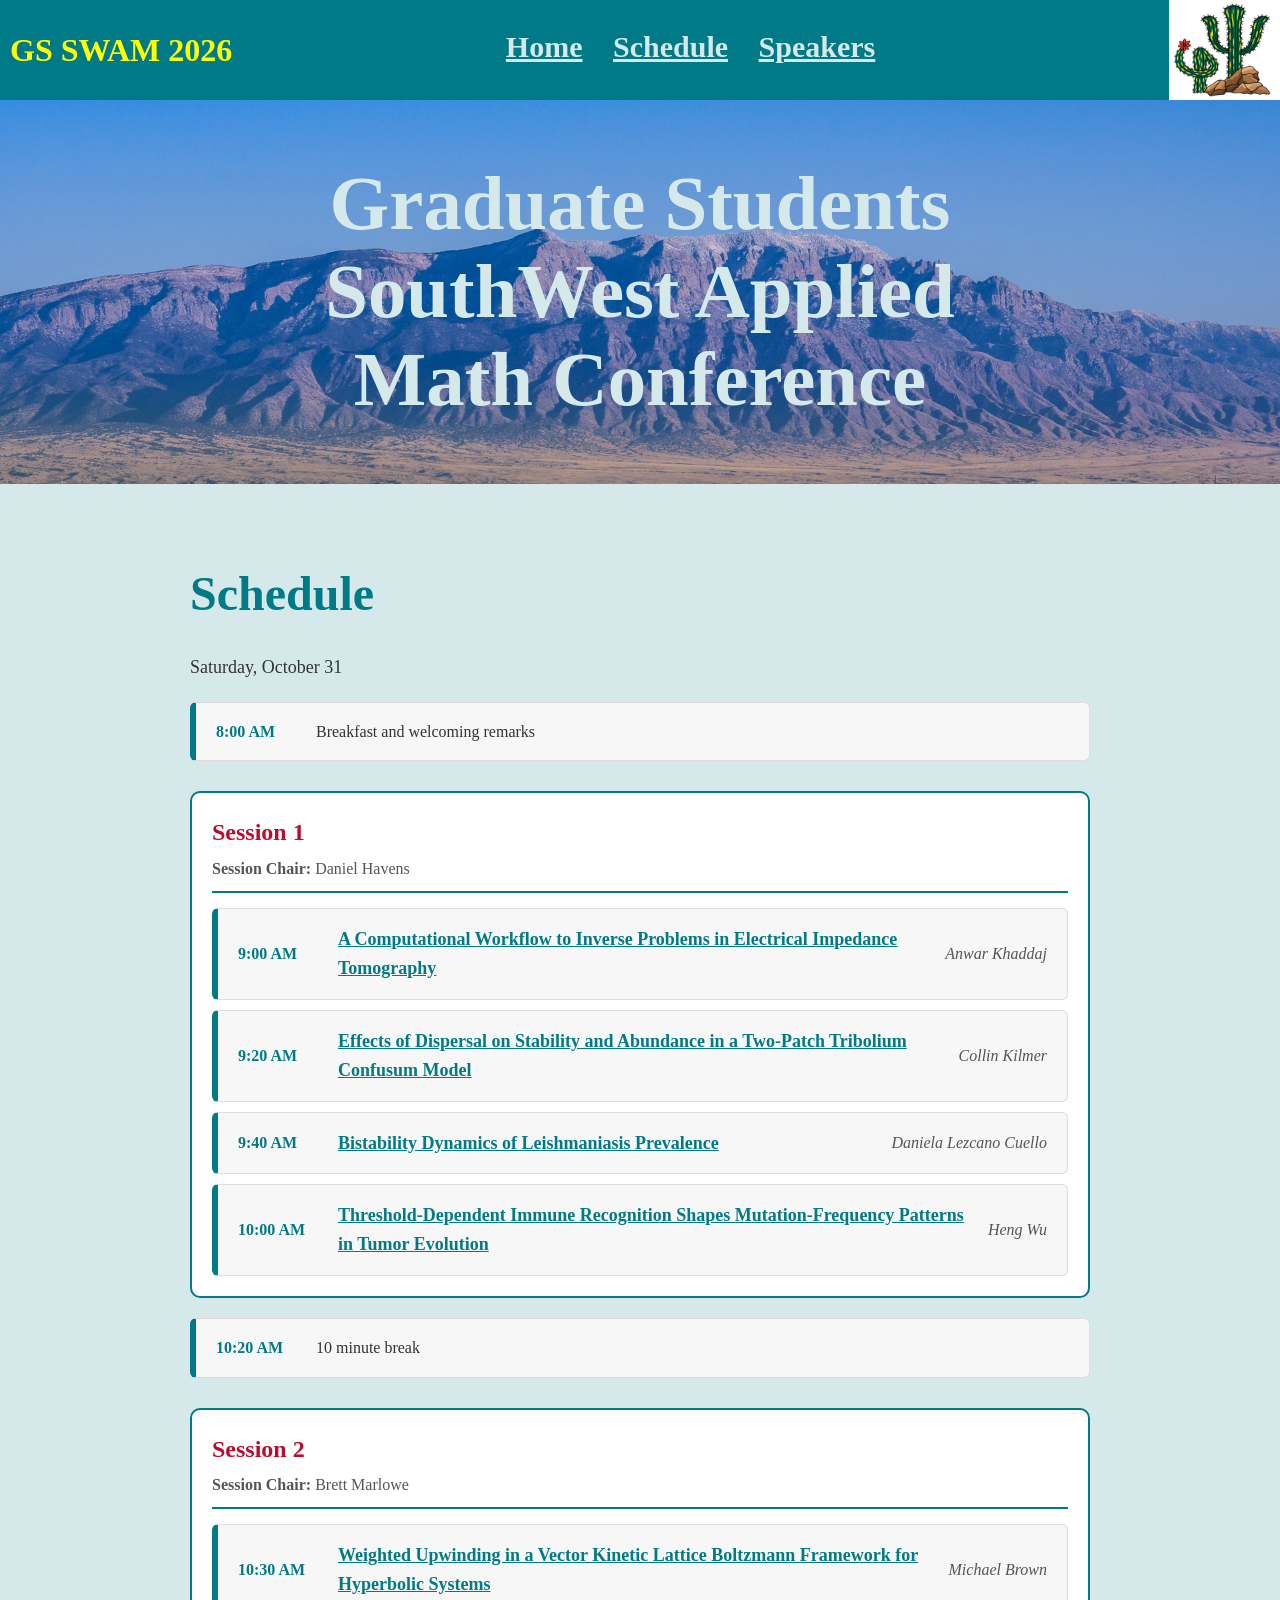
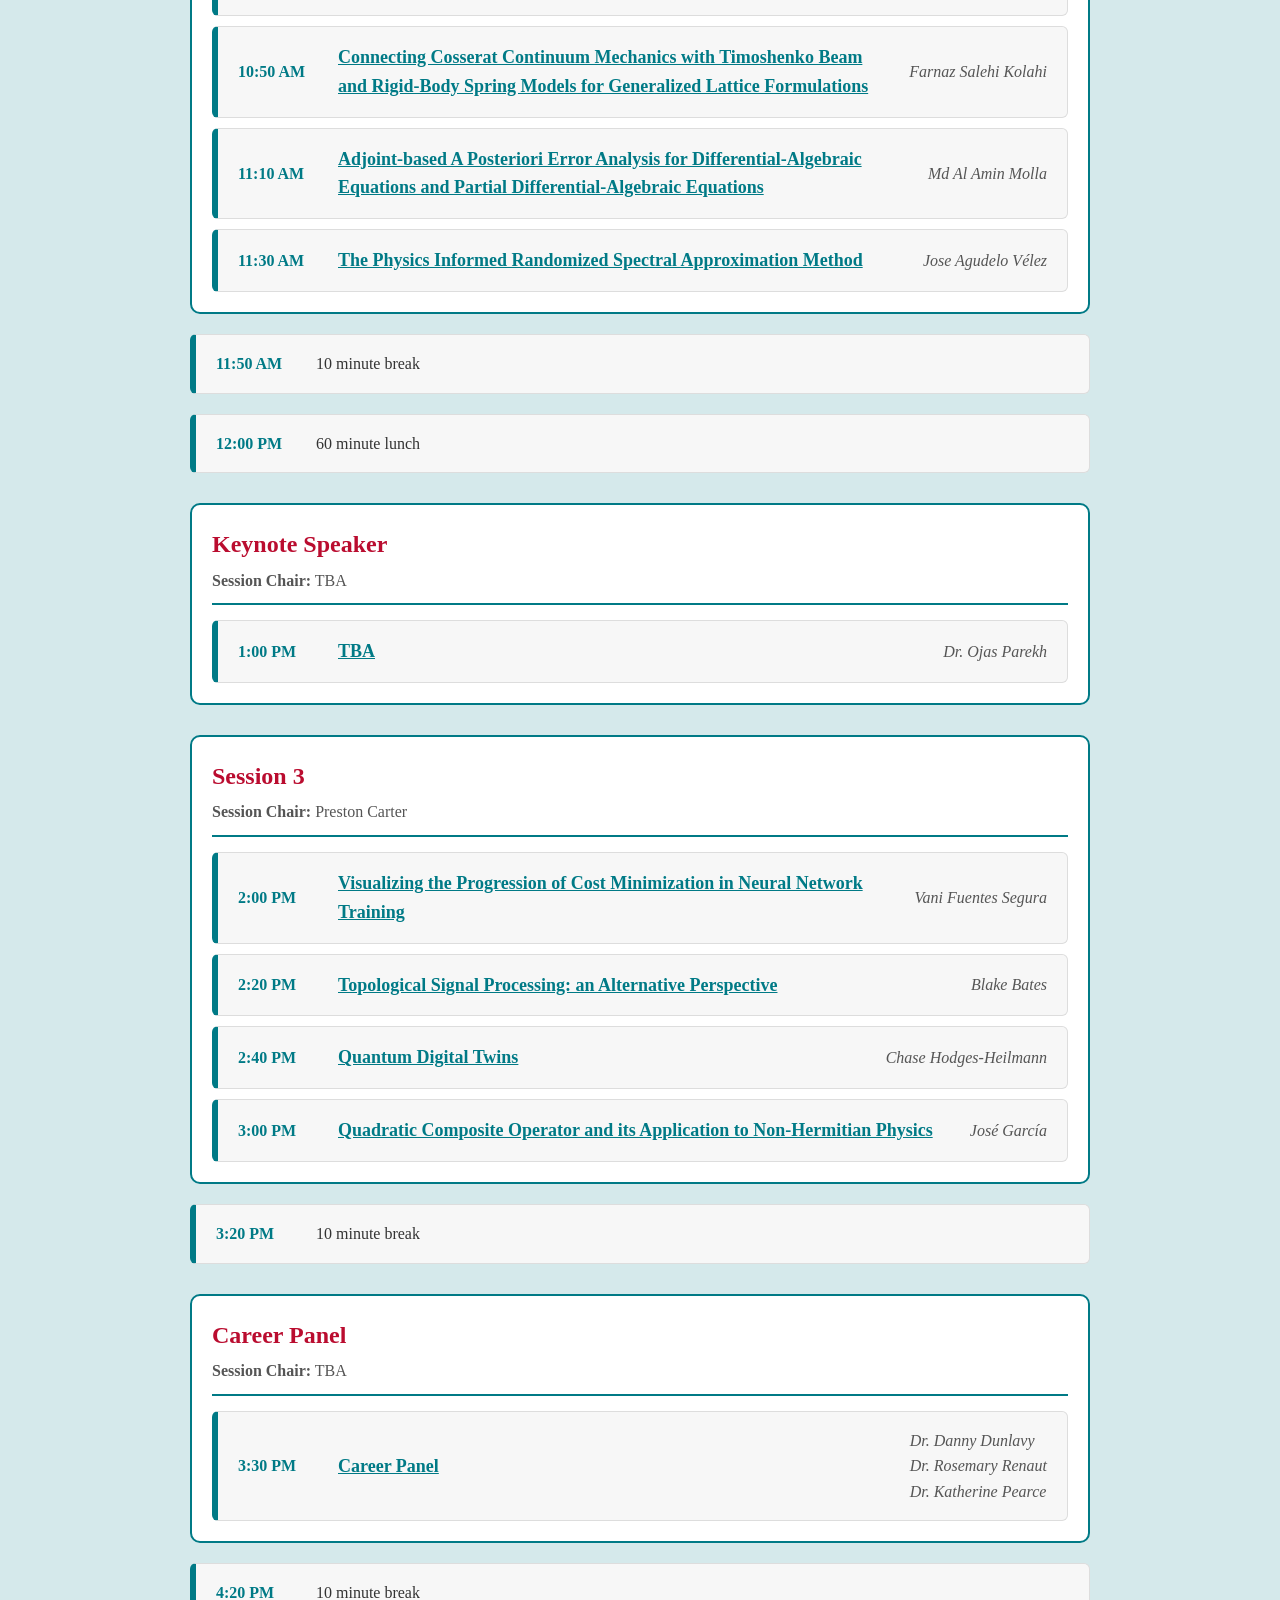
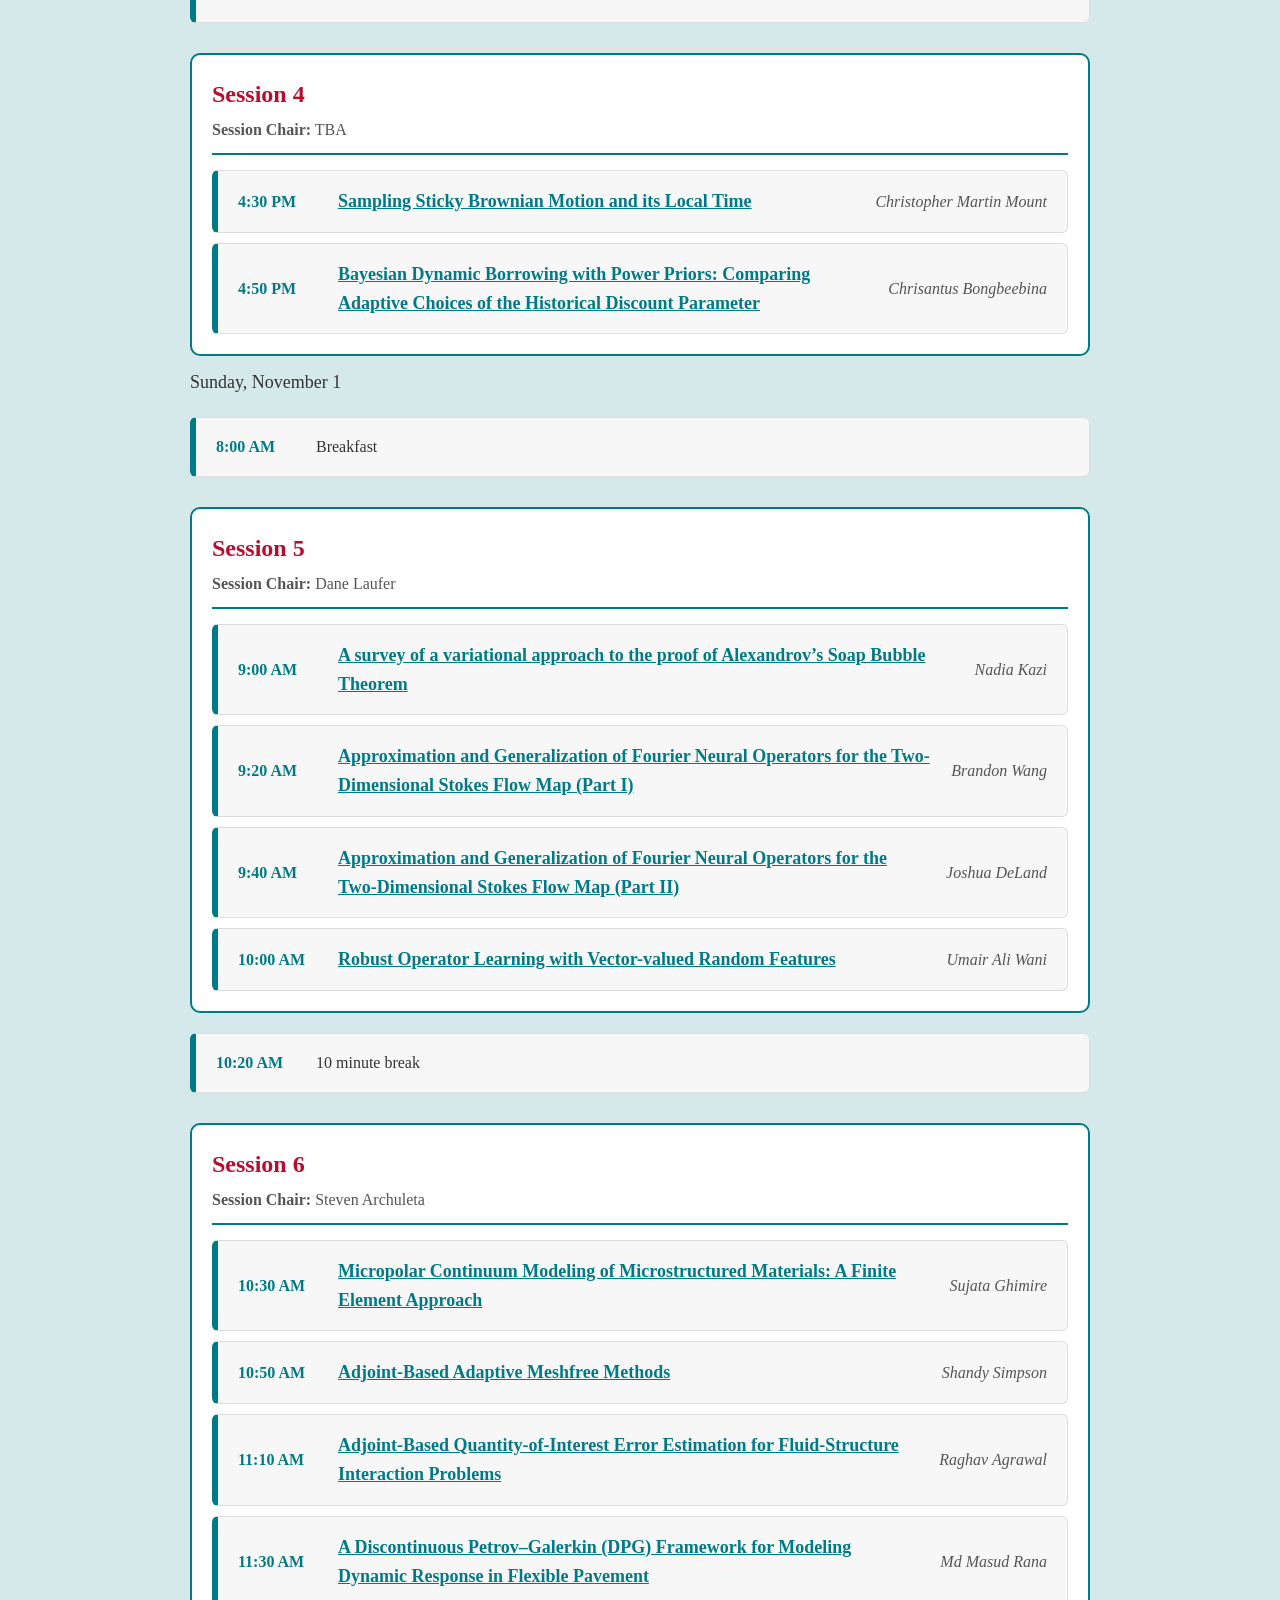
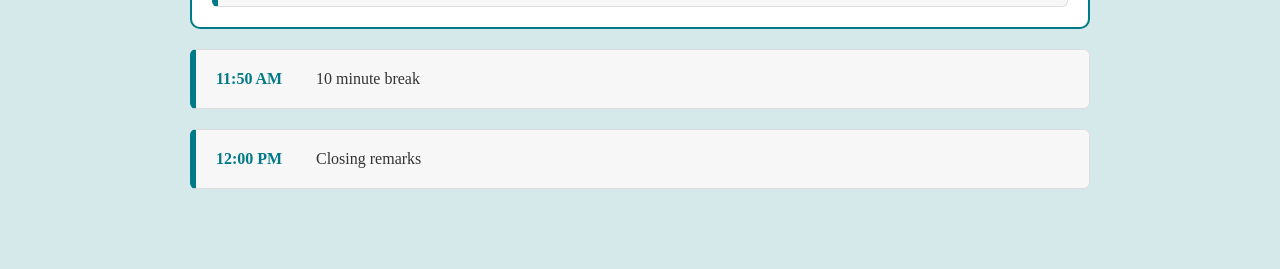
==== schedule.html @ 618cda0b "Add files via upload" ====
<!DOCTYPE html>
<html lang="en">
<head>
    <meta charset="UTF-8">
    <meta name="viewport" content="width=device-width, initial-scale=1.0">
    <title>Graduate Student Southwest Applied Math 2026</title>
    <link rel="stylesheet" href="styles.css">
</head>
<body>
    <div class="header">
        <!-- <img src="University_of_New_Mexico_logo.svg"\ class="logo"> -->
        <h1 class = 'gsswam'> GS SWAM 2026</h1>
        <div class="hLinksBox">
            <a class='hLink' href='/'>
                <p>Home</p>
            </a>
            <a class='hLink' href='/schedule.html'>
                <p>Schedule</p>
            </a>
            <a class='hLink' href='/speakers.html'>
                <p>Speakers</p>
            </a>
        </div>
        <img src="math_cactus.png" class="zia">
        
    </div>

    <div class="sandiaPhotoBox">
        <!-- <img src="Sandias.jpg"\ class="sandiaPhoto"> -->
        <h1 class="title">Graduate Students <br> SouthWest Applied <br> Math Conference</h1>
    </div>


    <div class="content">
        <h1 class="pageTitle">Schedule</h1>
        <p>Saturday, October 31</p>

        <div class="scheduleItem">
            <span class="scheduleTime">8:00 AM</span>
            Breakfast and welcoming remarks
        </div>

    <div class="talkBlock">

        <div class="talkBlockHeader">
            <h2>Session 1</h2>
            <p class="sessionChair">
                <strong>Session Chair:</strong> Daniel Havens
            </p>
        </div>

        <div class="scheduleItem">
            <span class="scheduleTime">9:00 AM</span>
            <a class="scheduleTitle" href="speakers.html#anwar-khaddaj">A Computational Workflow to Inverse Problems in Electrical Impedance Tomography</a>
            <span class="scheduleSpeaker">Anwar Khaddaj</span>
        </div>

        <div class="scheduleItem">
            <span class="scheduleTime">9:20 AM</span>
            <a class="scheduleTitle" href="speakers.html#collin-kilmer">Effects of Dispersal on Stability and Abundance in a Two-Patch Tribolium Confusum Model</a>
            <span class="scheduleSpeaker">Collin Kilmer</span>
        </div>

        <div class="scheduleItem">
            <span class="scheduleTime">9:40 AM</span>
            <a class="scheduleTitle" href="speakers.html#daniela-lezcano">Bistability Dynamics of Leishmaniasis Prevalence</a>
            <span class="scheduleSpeaker">Daniela Lezcano Cuello</span>
        </div>

        <div class="scheduleItem">
            <span class="scheduleTime">10:00 AM</span>
            <a class="scheduleTitle" href="speakers.html#heng-wu">Threshold-Dependent Immune Recognition Shapes Mutation-Frequency Patterns in Tumor Evolution</a>
            <span class="scheduleSpeaker">Heng Wu</span>
        </div>
    </div>

        <div class="scheduleItem">
            <span class="scheduleTime">10:20 AM</span>
            10 minute break
        </div>

    <div class="talkBlock">

        <div class="talkBlockHeader">
            <h2>Session 2</h2>
            <p class="sessionChair">
                <strong>Session Chair:</strong> Brett Marlowe
            </p>
        </div>
        <div class="scheduleItem">
            <span class="scheduleTime">10:30 AM</span>
            <a class="scheduleTitle" href="speakers.html#michael-brown">Weighted Upwinding in a Vector Kinetic Lattice Boltzmann Framework for Hyperbolic Systems</a>
            <span class="scheduleSpeaker">Michael Brown</span>
        </div>

        <div class="scheduleItem">
            <span class="scheduleTime">10:50 AM</span>
            <a class="scheduleTitle" href="speakers.html#farnaz-salehi">Connecting Cosserat Continuum Mechanics with Timoshenko Beam and Rigid-Body Spring Models for Generalized Lattice Formulations</a>
            <span class="scheduleSpeaker">Farnaz Salehi Kolahi</span>
        </div>

        <div class="scheduleItem">
            <span class="scheduleTime">11:10 AM</span>
            <a class="scheduleTitle" href="speakers.html#md-molla">Adjoint-based A Posteriori Error Analysis for Differential-Algebraic Equations and Partial Differential-Algebraic Equations</a>
            <span class="scheduleSpeaker">Md Al Amin Molla</span>
        </div>

        <div class="scheduleItem">
            <span class="scheduleTime">11:30 AM</span>
            <a class="scheduleTitle" href="speakers.html#jose-agudelo">The Physics Informed Randomized Spectral Approximation Method</a>
            <span class="scheduleSpeaker">Jose Agudelo Vélez</span>
        </div>
    </div>

        <div class="scheduleItem">
            <span class="scheduleTime">11:50 AM</span>
            10 minute break
        </div>

        <div class="scheduleItem">
            <span class="scheduleTime">12:00 PM</span>
            60 minute lunch
        </div>

    <div class="talkBlock">

        <div class="talkBlockHeader">
            <h2>Keynote Speaker</h2>
            <p class="sessionChair">
                <strong>Session Chair:</strong> TBA
            </p>
        </div>
        <div class="scheduleItem">
            <span class="scheduleTime">1:00 PM</span>
            <a class="scheduleTitle" href="speakers.html#ojas-parekh">TBA</a>
            <span class="scheduleSpeaker">Dr. Ojas Parekh</span>
        </div>
    </div>

    <div class="talkBlock">

        <div class="talkBlockHeader">
            <h2>Session 3</h2>
            <p class="sessionChair">
                <strong>Session Chair:</strong> Preston Carter
            </p>
        </div>

        <div class="scheduleItem">
            <span class="scheduleTime">2:00 PM</span>
            <a class="scheduleTitle" href="speakers.html#vani-fuentes">Visualizing the Progression of Cost Minimization in Neural Network Training</a>
            <span class="scheduleSpeaker">Vani Fuentes Segura</span>
        </div>

        <div class="scheduleItem">
            <span class="scheduleTime">2:20 PM</span>
            <a class="scheduleTitle" href="speakers.html#blake-bates">Topological Signal Processing: an Alternative Perspective</a>
            <span class="scheduleSpeaker">Blake Bates</span>
        </div>

        <div class="scheduleItem">
            <span class="scheduleTime">2:40 PM</span>
            <a class="scheduleTitle" href="speakers.html#chase-hodges">Quantum Digital Twins</a>
            <span class="scheduleSpeaker">Chase Hodges-Heilmann</span>
        </div>

        <div class="scheduleItem">
            <span class="scheduleTime">3:00 PM</span>
            <a class="scheduleTitle" href="speakers.html#jose-garcia">Quadratic Composite Operator and its Application to Non-Hermitian Physics</a>
            <span class="scheduleSpeaker">José García</span>
        </div>
    </div>

        <div class="scheduleItem">
            <span class="scheduleTime">3:20 PM</span>
            10 minute break
        </div>

    <div class="talkBlock">

        <div class="talkBlockHeader">
            <h2>Career Panel</h2>
            <p class="sessionChair">
                <strong>Session Chair:</strong> TBA
            </p>
        </div>
        <div class="scheduleItem">
            <span class="scheduleTime">3:30 PM</span>
            <a class="scheduleTitle" href="speakers.html#danny-dunlavy">Career Panel</a>
            <span class="scheduleSpeaker">Dr. Danny Dunlavy<br>Dr. Rosemary Renaut<br>Dr. Katherine Pearce</span>
        </div>
    </div>

        <div class="scheduleItem">
            <span class="scheduleTime">4:20 PM</span>
            10 minute break
        </div>

    <div class="talkBlock">

        <div class="talkBlockHeader">
            <h2>Session 4</h2>
            <p class="sessionChair">
                <strong>Session Chair:</strong> TBA
            </p>
        </div>

        <div class="scheduleItem">
            <span class="scheduleTime">4:30 PM</span>
            <a class="scheduleTitle" href="speakers.html#christopher-mount">Sampling Sticky Brownian Motion and its Local Time</a>
            <span class="scheduleSpeaker">Christopher Martin Mount</span>
        </div>

        <div class="scheduleItem">
            <span class="scheduleTime">4:50 PM</span>
            <a class="scheduleTitle" href="speakers.html#chrisantus-bongbeebina">Bayesian Dynamic Borrowing with Power Priors: Comparing Adaptive Choices of the Historical Discount Parameter</a>
            <span class="scheduleSpeaker">Chrisantus Bongbeebina</span>
        </div>
    </div>

        <p>Sunday, November 1</p>

        <div class="scheduleItem">
            <span class="scheduleTime">8:00 AM</span>
            Breakfast
        </div>

    <div class="talkBlock">

        <div class="talkBlockHeader">
            <h2>Session 5</h2>
            <p class="sessionChair">
                <strong>Session Chair:</strong> Dane Laufer
            </p>
        </div>

        <div class="scheduleItem">
            <span class="scheduleTime">9:00 AM</span>
            <a class="scheduleTitle" href="speakers.html#nadia-kazi">A survey of a variational approach to the proof of Alexandrov’s Soap Bubble Theorem</a>
            <span class="scheduleSpeaker">Nadia Kazi</span>
        </div>

        <div class="scheduleItem">
            <span class="scheduleTime">9:20 AM</span>
            <a class="scheduleTitle" href="speakers.html#brandon-wang">Approximation and Generalization of Fourier Neural Operators for the Two-Dimensional Stokes Flow Map (Part I)</a>
            <span class="scheduleSpeaker">Brandon Wang</span>
        </div>

        <div class="scheduleItem">
            <span class="scheduleTime">9:40 AM</span>
            <a class="scheduleTitle" href="speakers.html#joshua-deland">Approximation and Generalization of Fourier Neural Operators for the Two-Dimensional Stokes Flow Map (Part II)</a>
            <span class="scheduleSpeaker">Joshua DeLand</span>
        </div>

        <div class="scheduleItem">
            <span class="scheduleTime">10:00 AM</span>
            <a class="scheduleTitle" href="speakers.html#umair-ali">Robust Operator Learning with Vector-valued Random Features</a>
            <span class="scheduleSpeaker">Umair Ali Wani</span>
        </div>
    </div>

        <div class="scheduleItem">
            <span class="scheduleTime">10:20 AM</span>
            10 minute break
        </div>

    <div class="talkBlock">

        <div class="talkBlockHeader">
            <h2>Session 6</h2>
            <p class="sessionChair">
                <strong>Session Chair:</strong> Steven Archuleta
            </p>
        </div>

        <div class="scheduleItem">
            <span class="scheduleTime">10:30 AM</span>
            <a class="scheduleTitle" href="speakers.html#sujata-ghimire">Micropolar Continuum Modeling of Microstructured Materials: A Finite Element Approach</a>
            <span class="scheduleSpeaker">Sujata Ghimire</span>
        </div>

        <div class="scheduleItem">
            <span class="scheduleTime">10:50 AM</span>
            <a class="scheduleTitle" href="speakers.html#shandy-simpson">Adjoint-Based Adaptive Meshfree Methods</a>
            <span class="scheduleSpeaker">Shandy Simpson</span>
        </div>

        <div class="scheduleItem">
            <span class="scheduleTime">11:10 AM</span>
            <a class="scheduleTitle" href="speakers.html#raghav-agrawal">Adjoint-Based Quantity-of-Interest Error Estimation for Fluid-Structure Interaction Problems</a>
            <span class="scheduleSpeaker">Raghav Agrawal</span>
        </div>

        <div class="scheduleItem">
            <span class="scheduleTime">11:30 AM</span>
            <a class="scheduleTitle" href="speakers.html#md-rana">A Discontinuous Petrov–Galerkin (DPG) Framework for Modeling Dynamic Response in Flexible Pavement</a>
            <span class="scheduleSpeaker">Md Masud Rana</span>
        </div>
    </div>

        <div class="scheduleItem">
            <span class="scheduleTime">11:50 AM</span>
            10 minute break
        </div>

        <div class="scheduleItem">
            <span class="scheduleTime">12:00 PM</span>
            Closing remarks
        </div>

    </div>

</body>
</html>
---- styles.css ----
.header {
    position:sticky;
    top: 0px;
    display: flex;
    height: 100px;
    background-color: #007a86;
    justify-content: space-between;
    z-index: 100;

}

.gsswam{
    color: yellow;
    align-content: center;
    margin: 10px;
}

.zia{
    margin-left: 30px;
}

.hLinksBox{
    width: 400px;
    display: flex;
    justify-content: space-around;
}

.hLink{
    font-size: 30px;
    font-weight: 800;
    color: #d5e9eb;
    transition: color 0.3s ease;
    height: 50px;
    display: flex;
    
}

.hLink:hover{
    color: #ba0c2f;
}

@media (max-width: 700px) {
  /* Add your CSS code here */
    .header{
        flex-direction: column;
        align-items: center;
    }
    .gsswam{
        margin-bottom: 0;
    }
    .hLink{
        align-items: center;
    }

    .zia{
        display: none;
    }
}


body{
    margin: 0;
    background-color: #d5e9eb;
}




.sandiaPhotoBox{
    background-image: url('Sandias.jpg');
    background-size: cover;
    background-position: center;
    height: 30vw;
    display: flex;
    align-items: center;
    justify-content: center;

}

.title{
    margin: 0;
    text-align: center;
    font-size: 6vw;
    color: #d5e9eb;
}

.sandiaPhoto{
    width: 100vw;
    position: absolute;
    z-index: -1;
    
}

.content{
    max-width: 900px;
    margin: 0 auto;
    padding: 40px 20px 80px;
    color: #333;
    line-height: 1.6;
}

.content .pageTitle{
    color: #007a86;
    font-size: 48px;
    margin-bottom: 20px;
}

.content h2{
    color: #ba0c2f;
    font-size: 28px;
    margin-top: 40px;
    margin-bottom: 10px;
    border-bottom: 2px solid #007a86;
    padding-bottom: 6px;
}

.content p{
    font-size: 18px;
    margin: 12px 0;
}

.content a{
    color: #007a86;
    font-weight: 600;
}


.scheduleItem{
    display: flex;
    align-items: center;
    gap: 20px;
    padding: 16px 20px;
    margin-top: 20px;
    border: 1px solid #ddd;
    border-left: 6px solid #007a86;
    border-radius: 6px;
    background-color: #f7f7f7;
}

.scheduleTime{
    font-weight: 800;
    color: #007a86;
    min-width: 80px;
}

.scheduleTitle{
    flex: 1;
    font-size: 18px;
}

.scheduleSpeaker{
    font-style: italic;
    color: #555;
}

.speakerItem{
    padding: 20px;
    margin-top: 20px;
    border-top: #007a86 2px solid;
    border-bottom: #007a86 2px solid;

   
}

.speakerItem h2{
    margin-top: 0;
    border-bottom: none;
    padding-bottom: 0;
}

.speakerMeta{
    color: #555;
    margin-top: -4px;
}

.speakerPhoto {
    width: 180px;
    height: 180px;
    object-fit: cover;
    object-position: center;
    border-radius: 8px;
    flex-shrink: 0;
}

.speakerInfo {
    flex: 1;
}

.conferenceDates {
    display: flex;
    align-items: center;
    gap: 40px;
    margin: 30px 0;
}

.conferenceDatesText {
    flex: 1;
}

.conferenceDatesImage {
    width: 40%;
    max-width: 450px;
    height: auto;
    border-radius: 8px;
}

@media (max-width: 700px) {
    .speakerItem {
        flex-direction: column;
    }

    .speakerPhoto {
        width: 150px;
        height: 150px;
    }
}

/* ========================================
   Talk blocks
   ======================================== */

.talkBlock {
    margin-top: 30px;
    padding: 20px;
    border: 2px solid #007a86;
    border-radius: 10px;
    background-color: #ffffff;
}

.talkBlockHeader {
    margin-bottom: 15px;
    padding-bottom: 10px;
    border-bottom: 2px solid #007a86;
}

.talkBlockHeader h2 {
    margin: 0;
    padding: 0;
    border-bottom: none;
    color: #ba0c2f;
    font-size: 24px;
}

.talkBlockHeader .sessionChair {
    margin: 4px 0 0;
    font-size: 16px;
    color: #555;
}

.talkBlock .scheduleItem {
    margin-top: 10px;
}
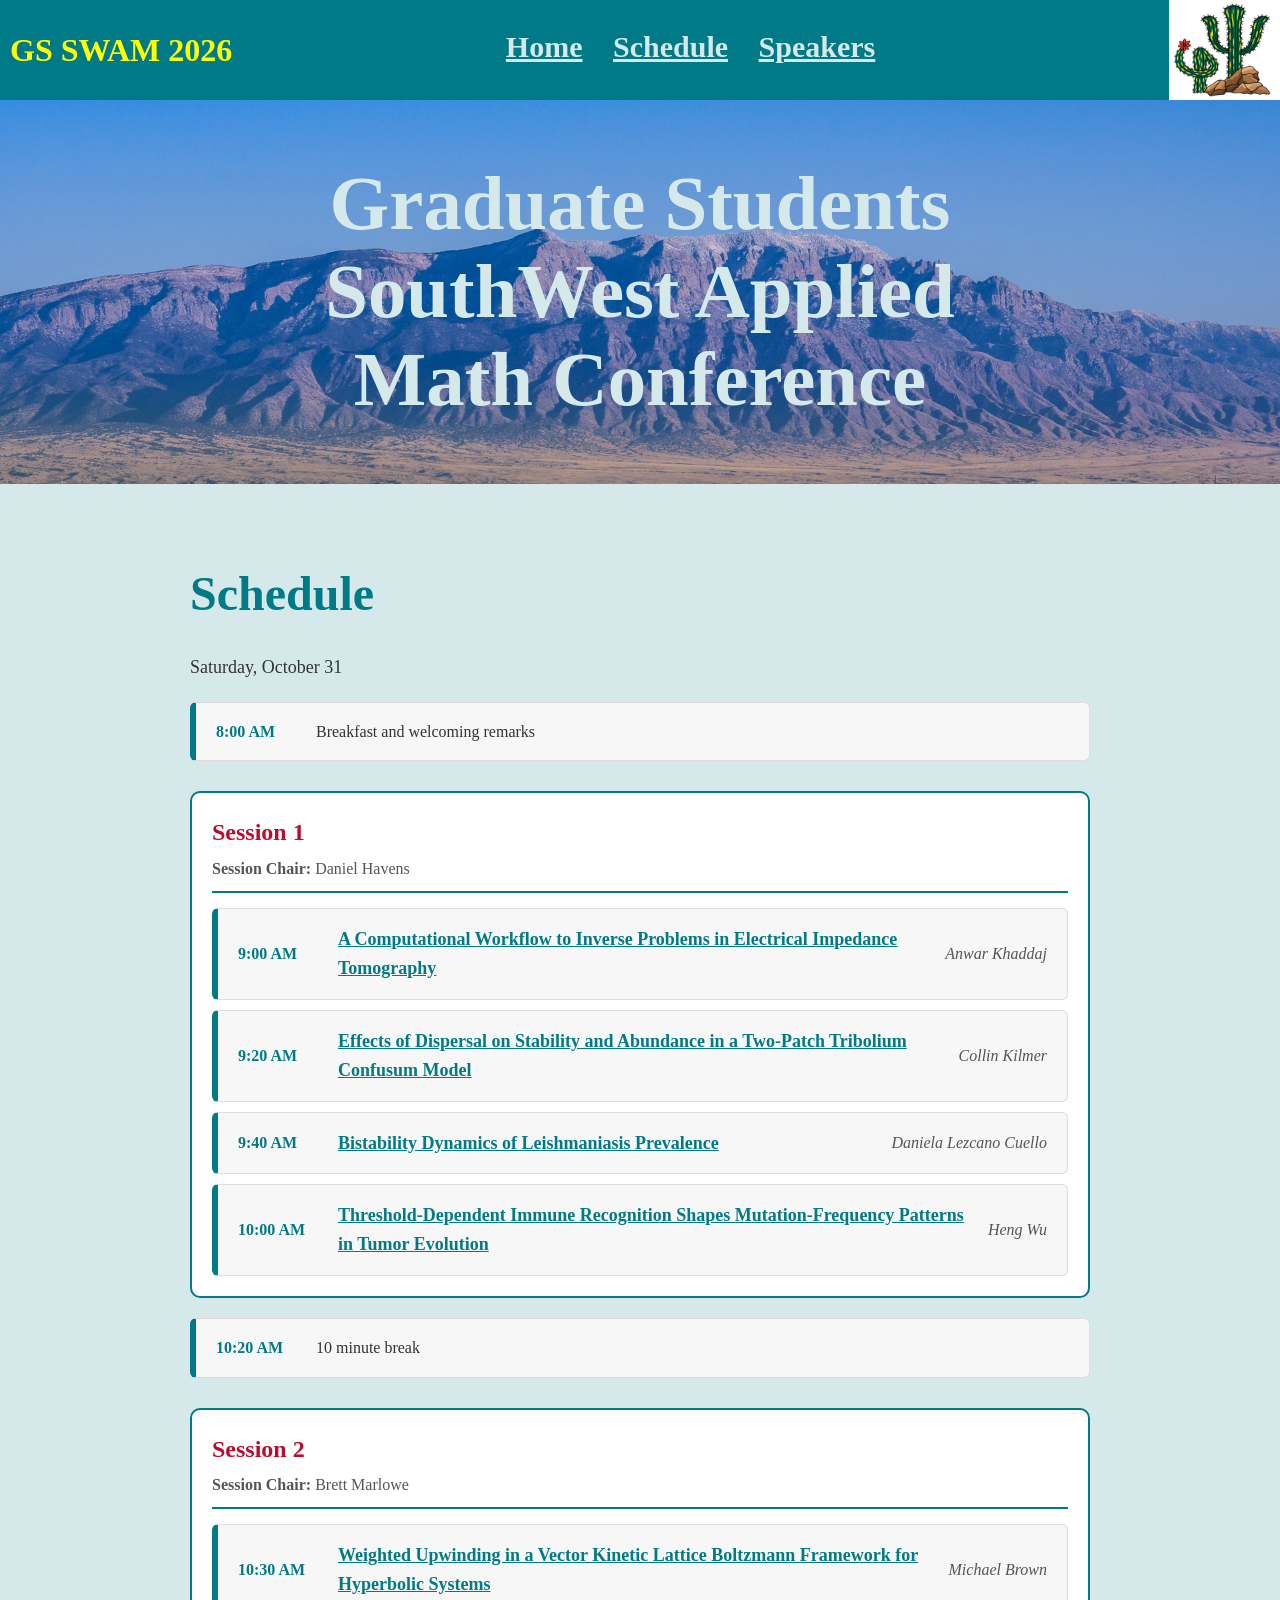
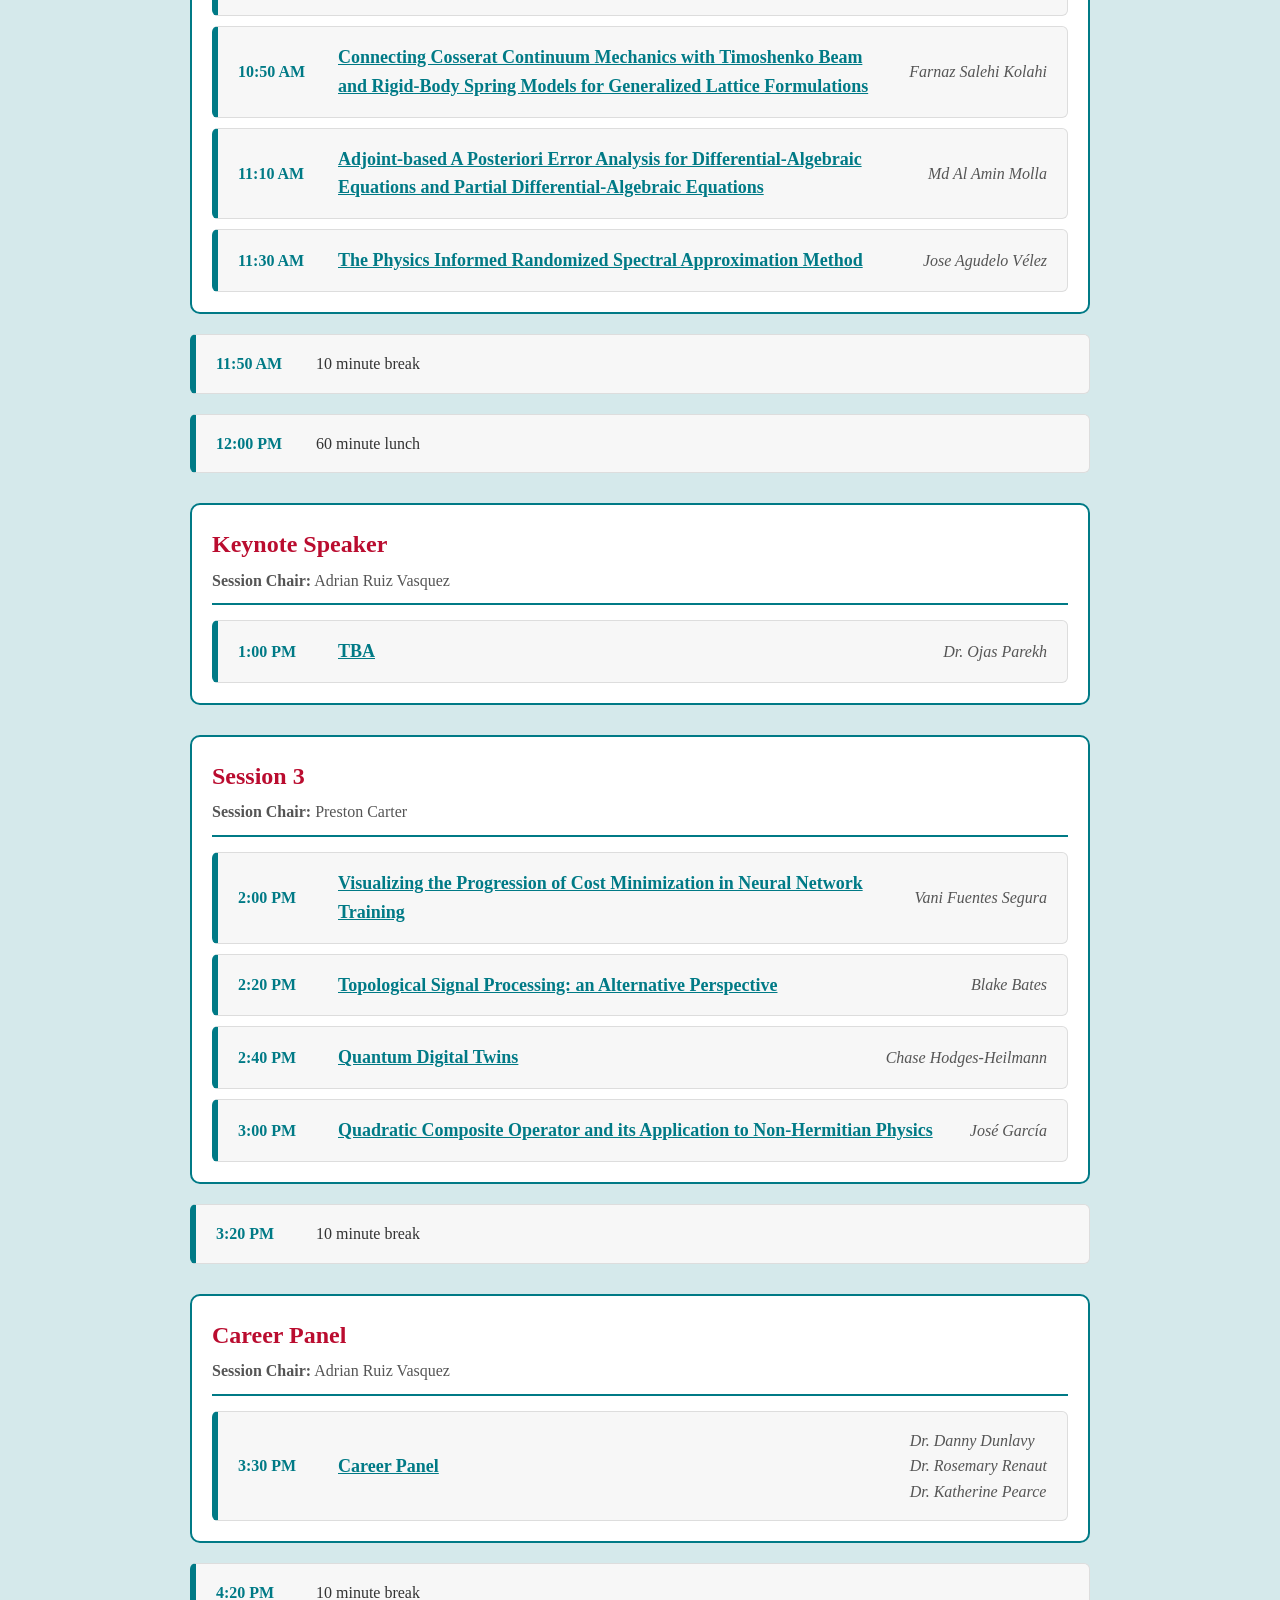
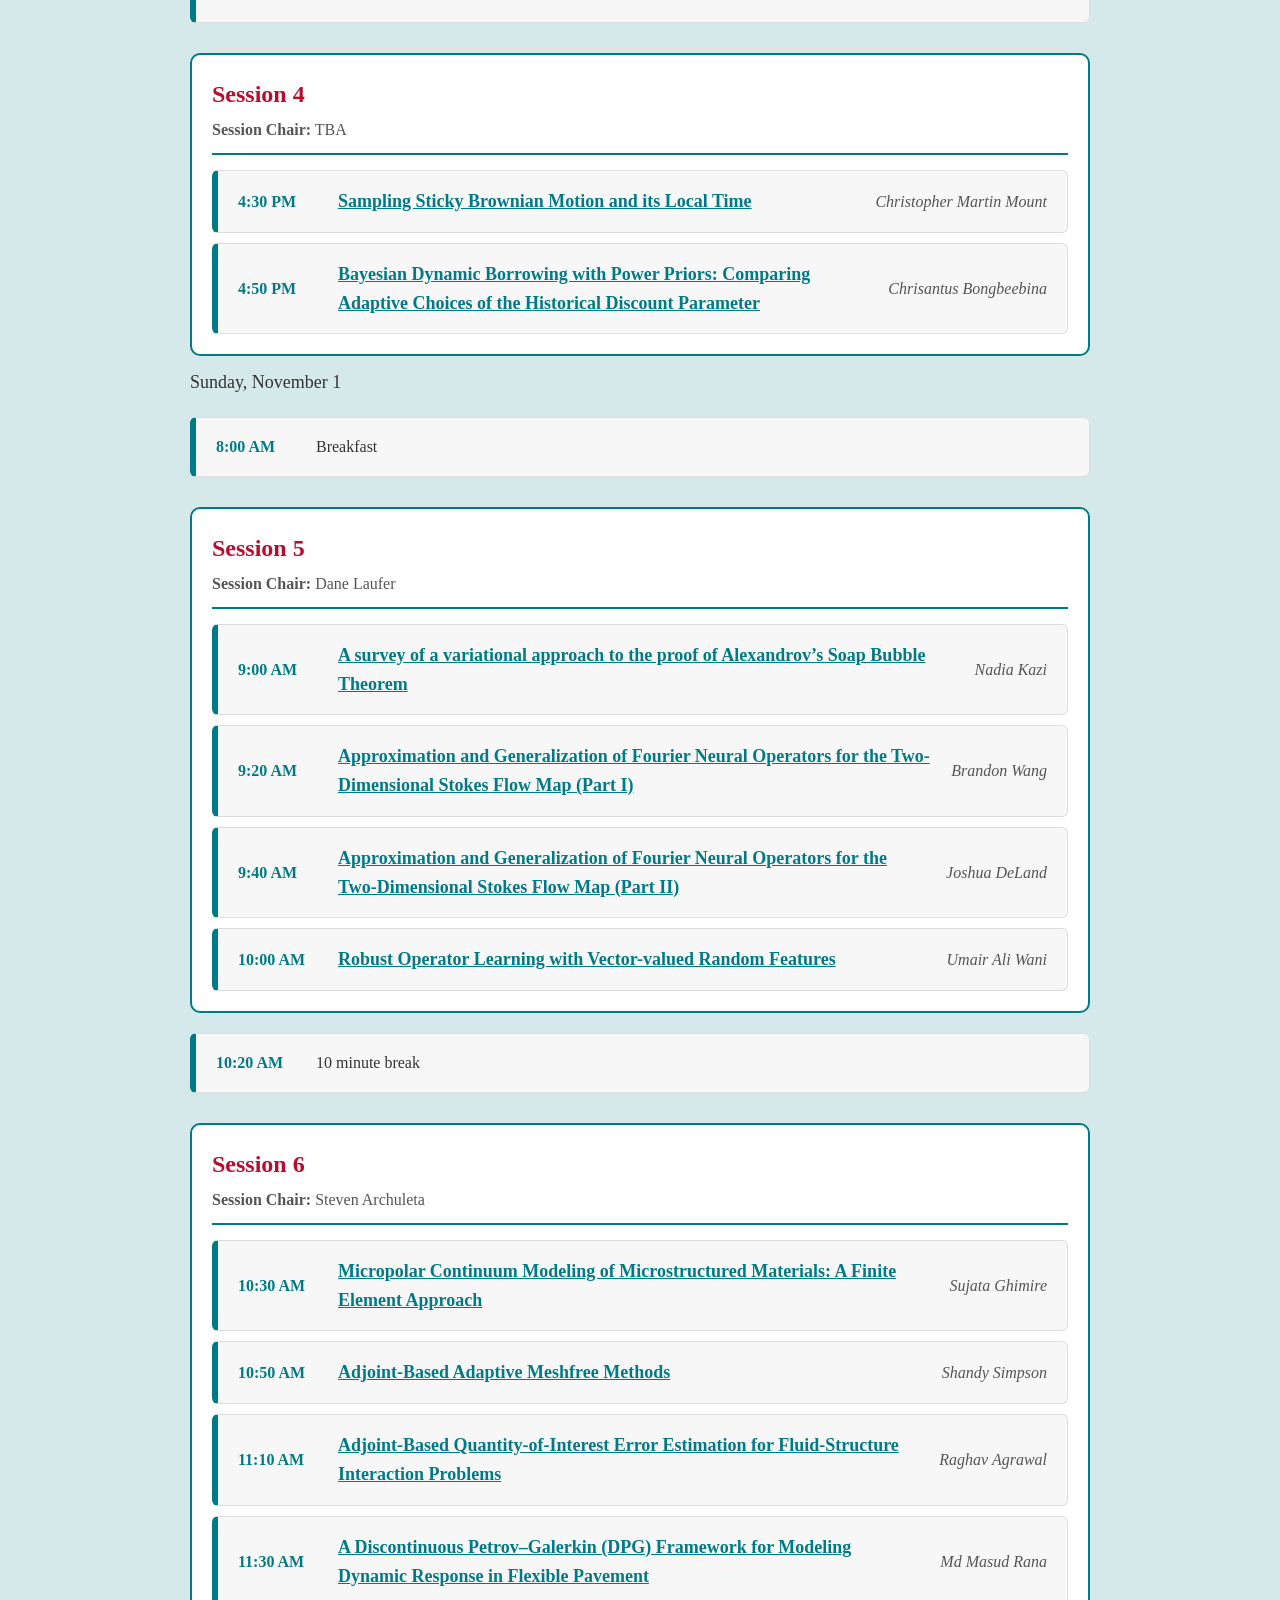
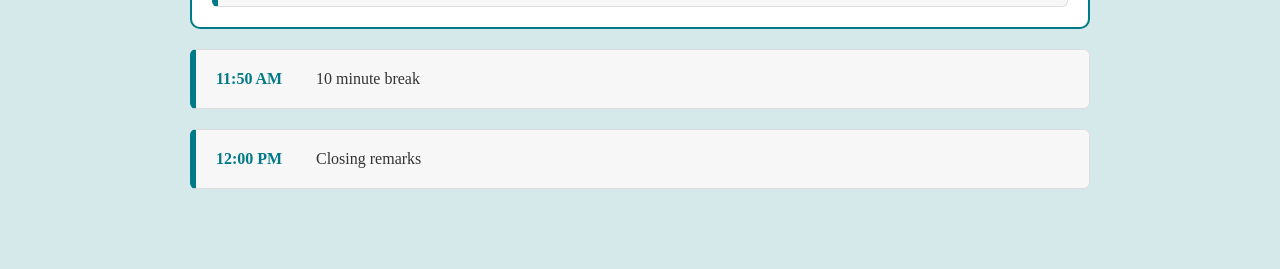
==== commit 18545dc9: "Add files via upload" ====
--- a/schedule.html
+++ b/schedule.html
@@ -127,7 +127,7 @@
         <div class="talkBlockHeader">
             <h2>Keynote Speaker</h2>
             <p class="sessionChair">
-                <strong>Session Chair:</strong> TBA
+                <strong>Session Chair:</strong> Adrian Ruiz Vasquez
             </p>
         </div>
         <div class="scheduleItem">
@@ -181,7 +181,7 @@
         <div class="talkBlockHeader">
             <h2>Career Panel</h2>
             <p class="sessionChair">
-                <strong>Session Chair:</strong> TBA
+                <strong>Session Chair:</strong> Adrian Ruiz Vasquez
             </p>
         </div>
         <div class="scheduleItem">
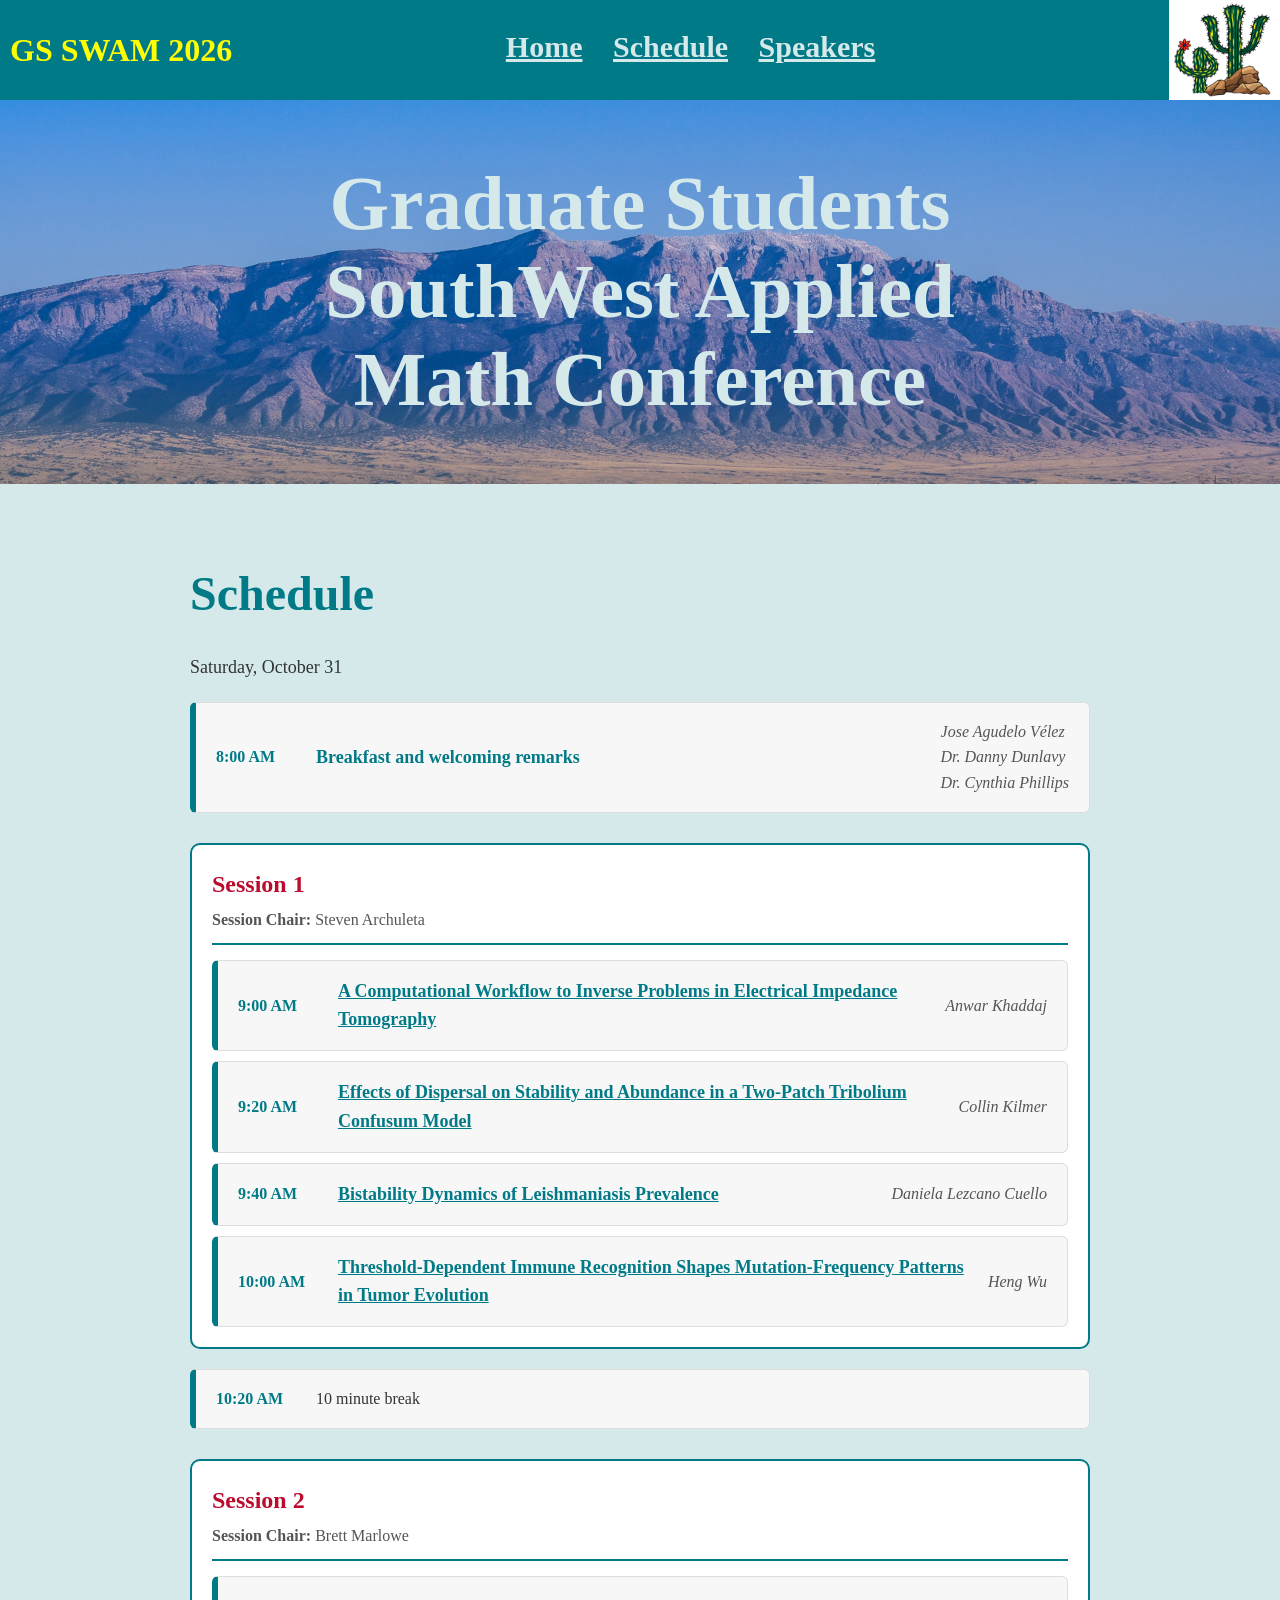
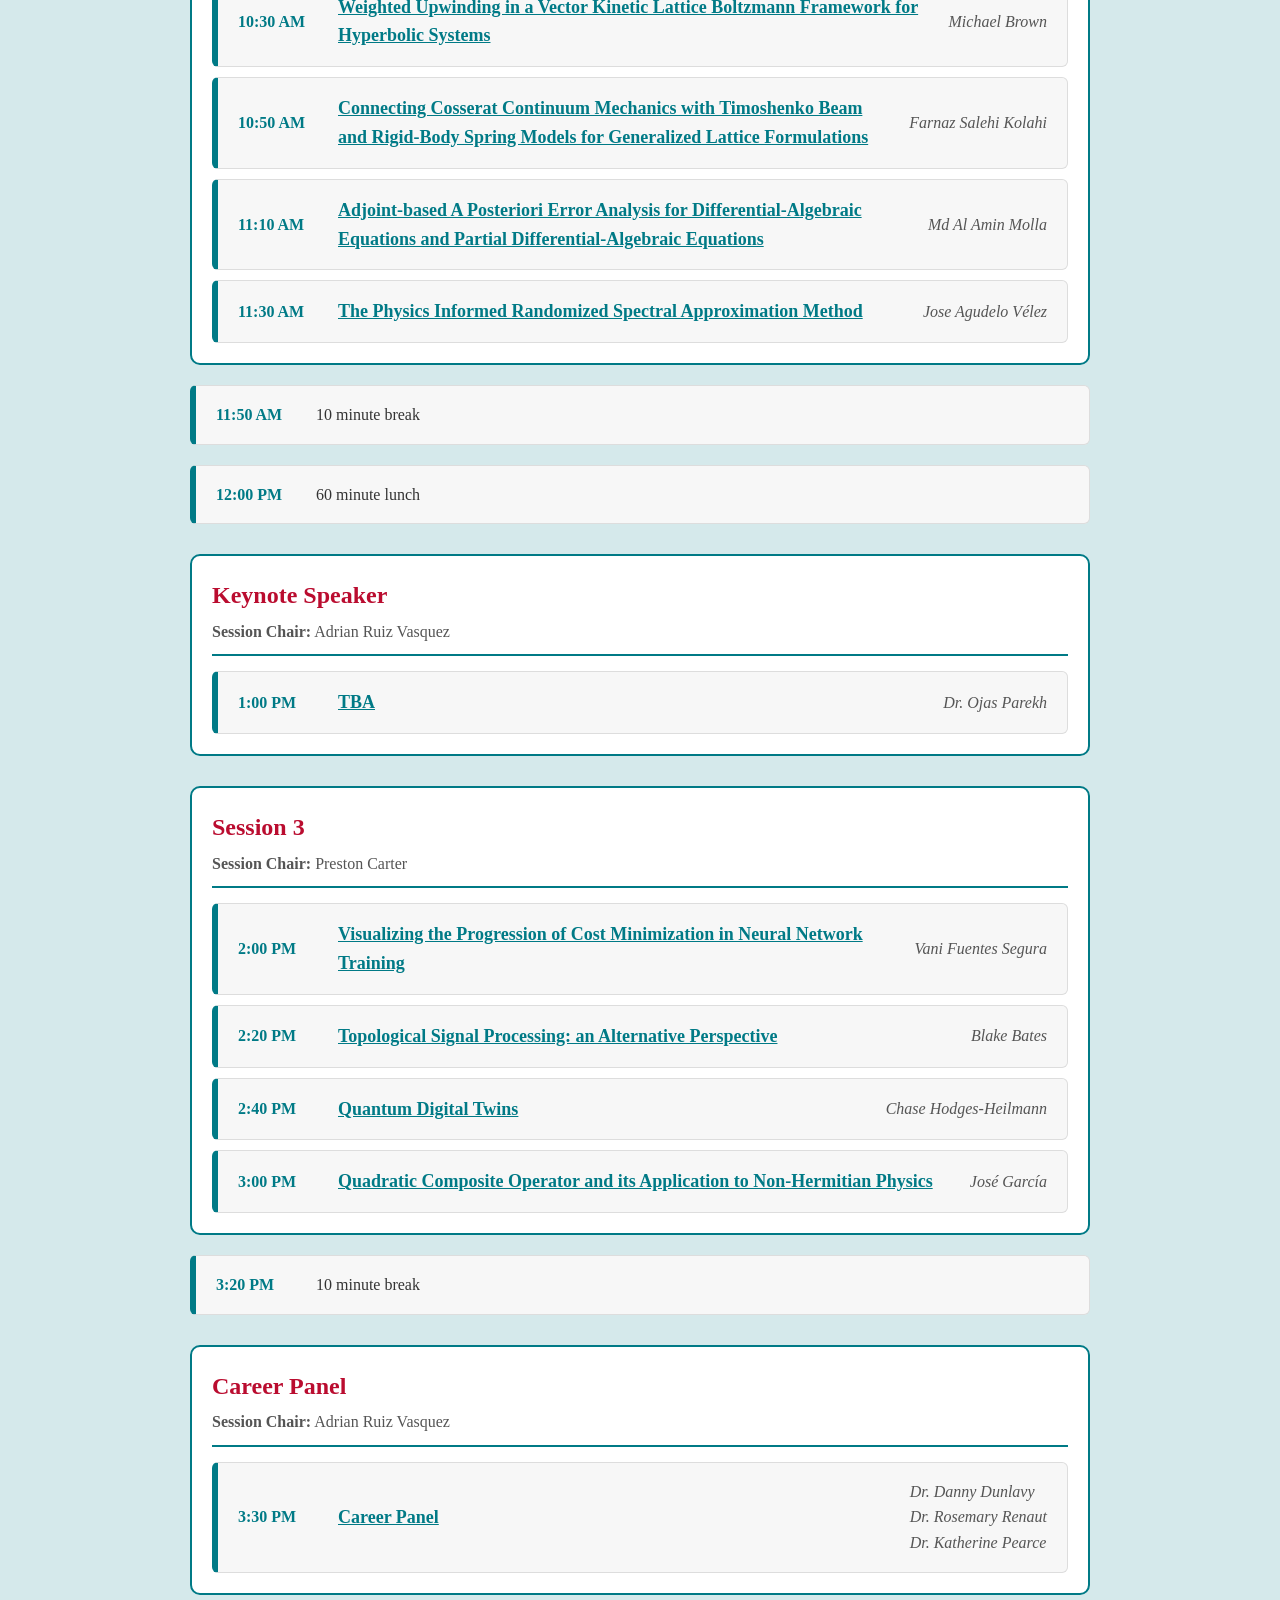
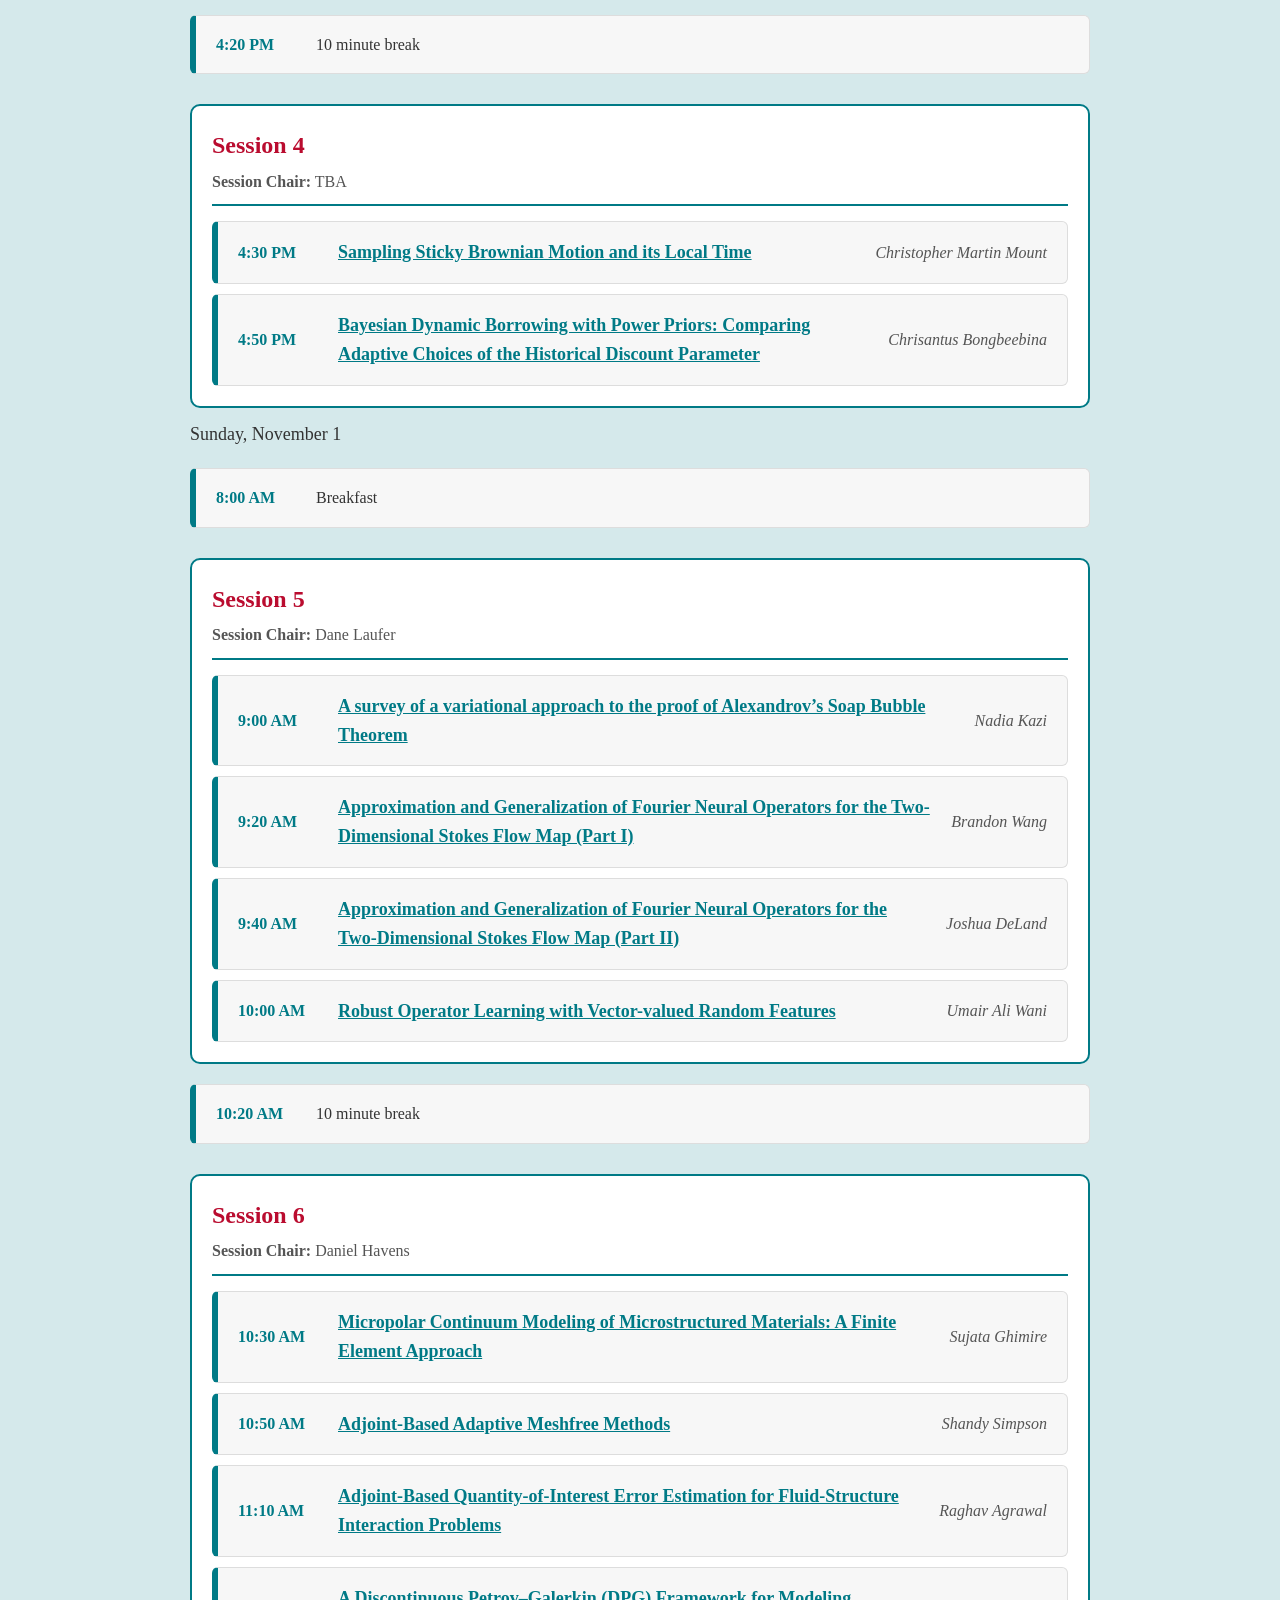
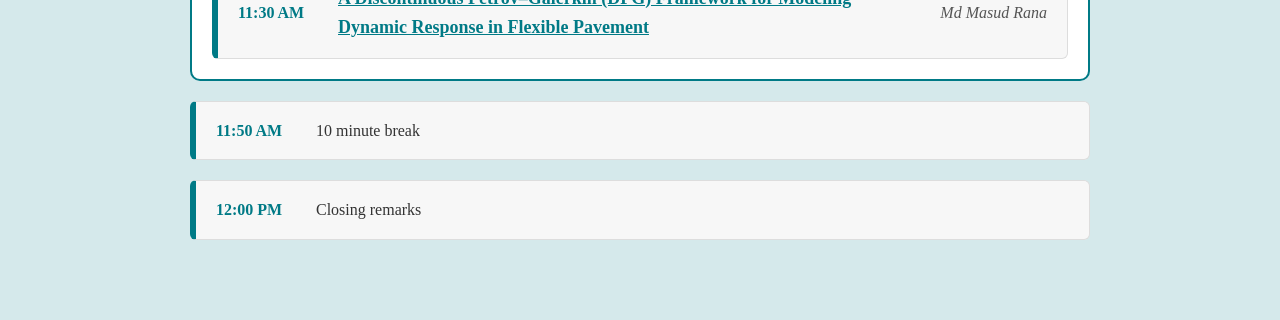
==== commit 7f46fc91: "Add files via upload" ====
--- a/schedule.html
+++ b/schedule.html
@@ -37,7 +37,8 @@
 
         <div class="scheduleItem">
             <span class="scheduleTime">8:00 AM</span>
-            Breakfast and welcoming remarks
+            <a class="scheduleTitle" >Breakfast and welcoming remarks</a>
+            <span class="scheduleSpeaker">Jose Agudelo Vélez<br>Dr. Danny Dunlavy<br>Dr. Cynthia Phillips</span>
         </div>
 
     <div class="talkBlock">
@@ -45,7 +46,7 @@
         <div class="talkBlockHeader">
             <h2>Session 1</h2>
             <p class="sessionChair">
-                <strong>Session Chair:</strong> Daniel Havens
+                <strong>Session Chair:</strong> Steven Archuleta
             </p>
         </div>
 
@@ -269,7 +270,7 @@
         <div class="talkBlockHeader">
             <h2>Session 6</h2>
             <p class="sessionChair">
-                <strong>Session Chair:</strong> Steven Archuleta
+                <strong>Session Chair:</strong> Daniel Havens
             </p>
         </div>
 
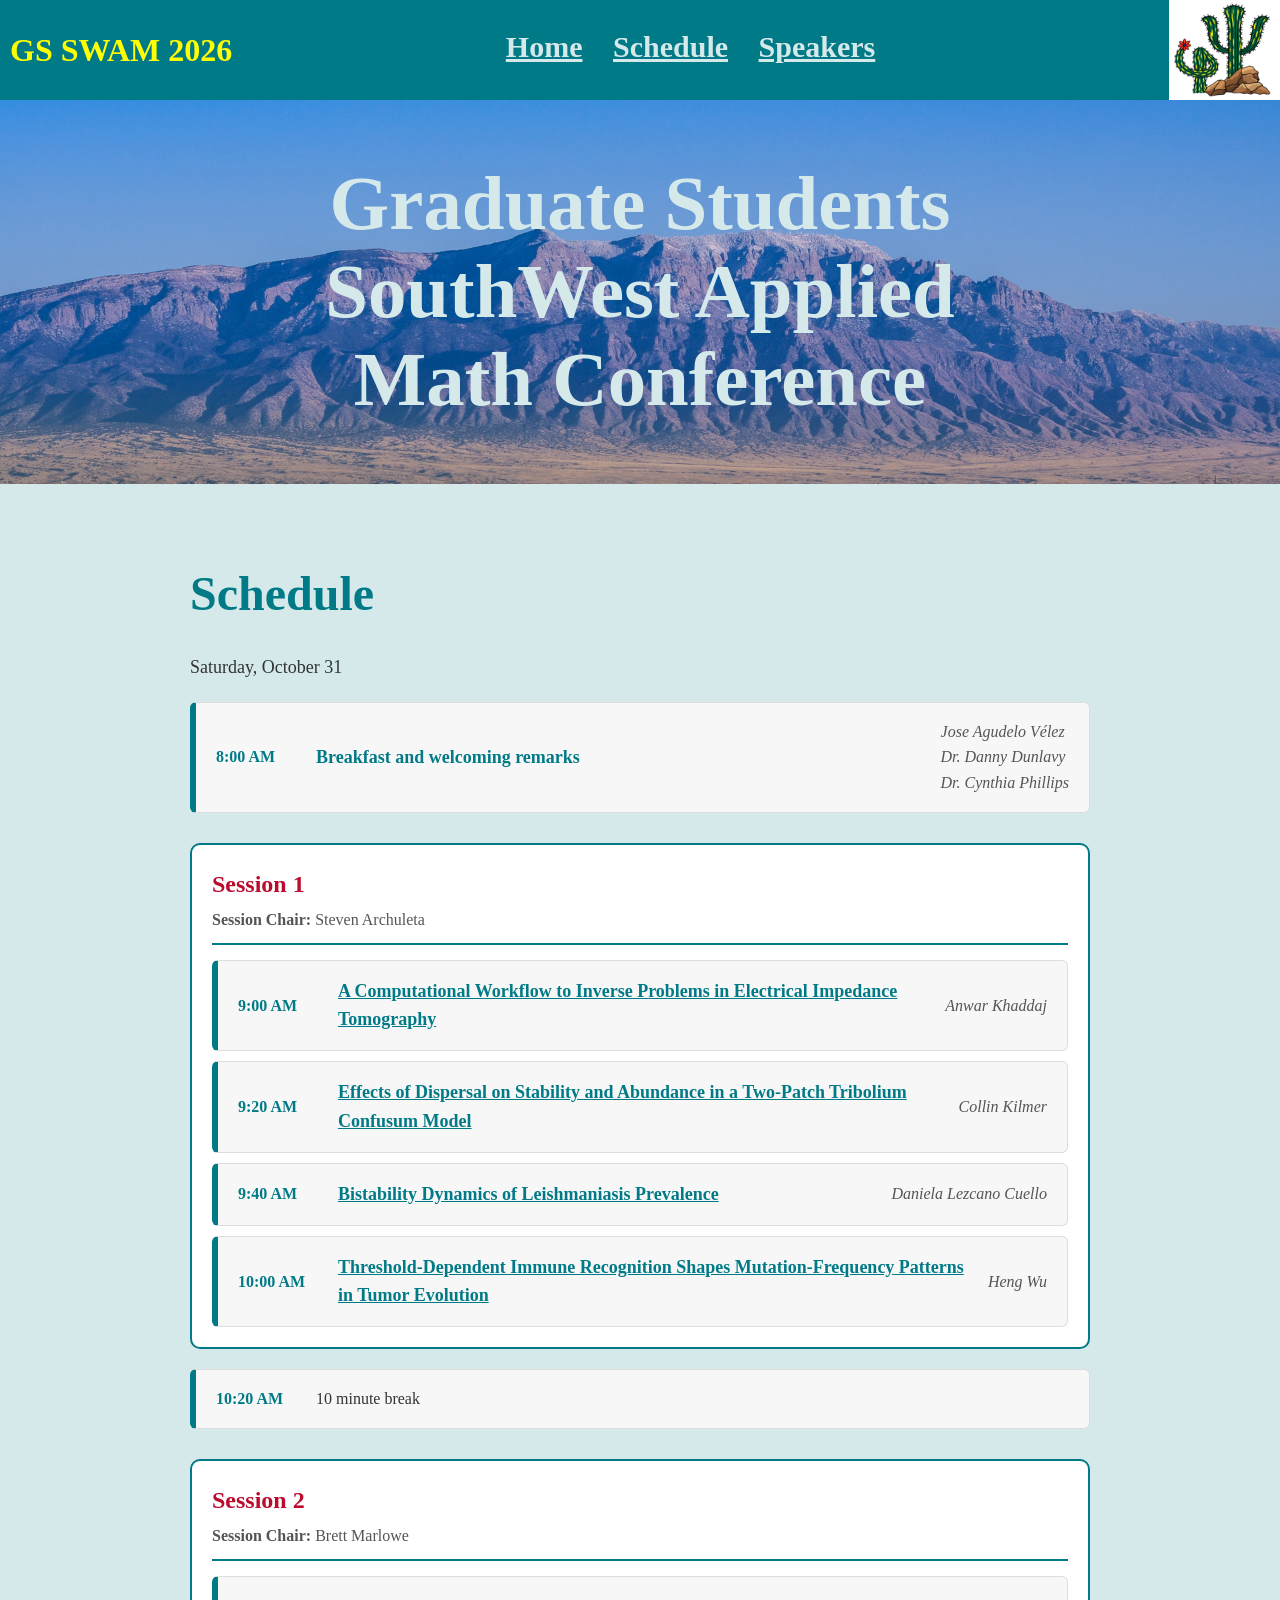
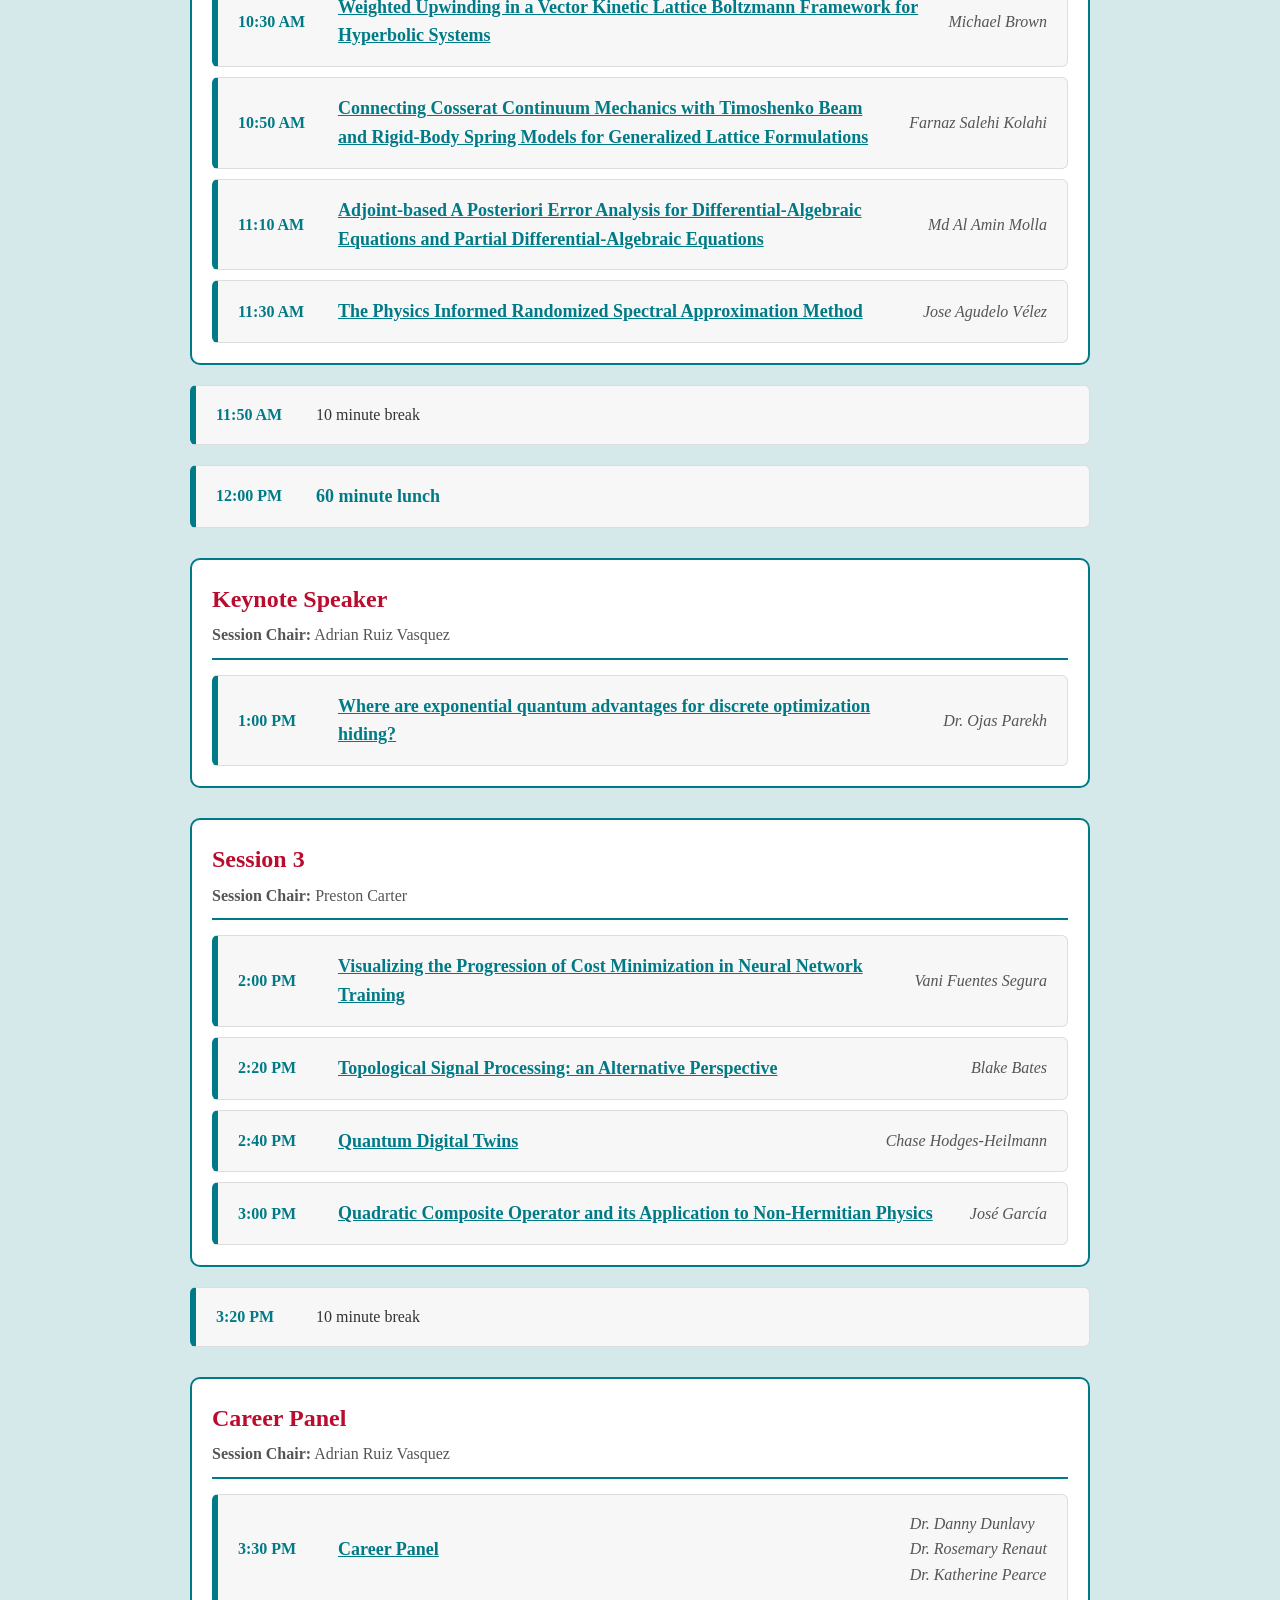
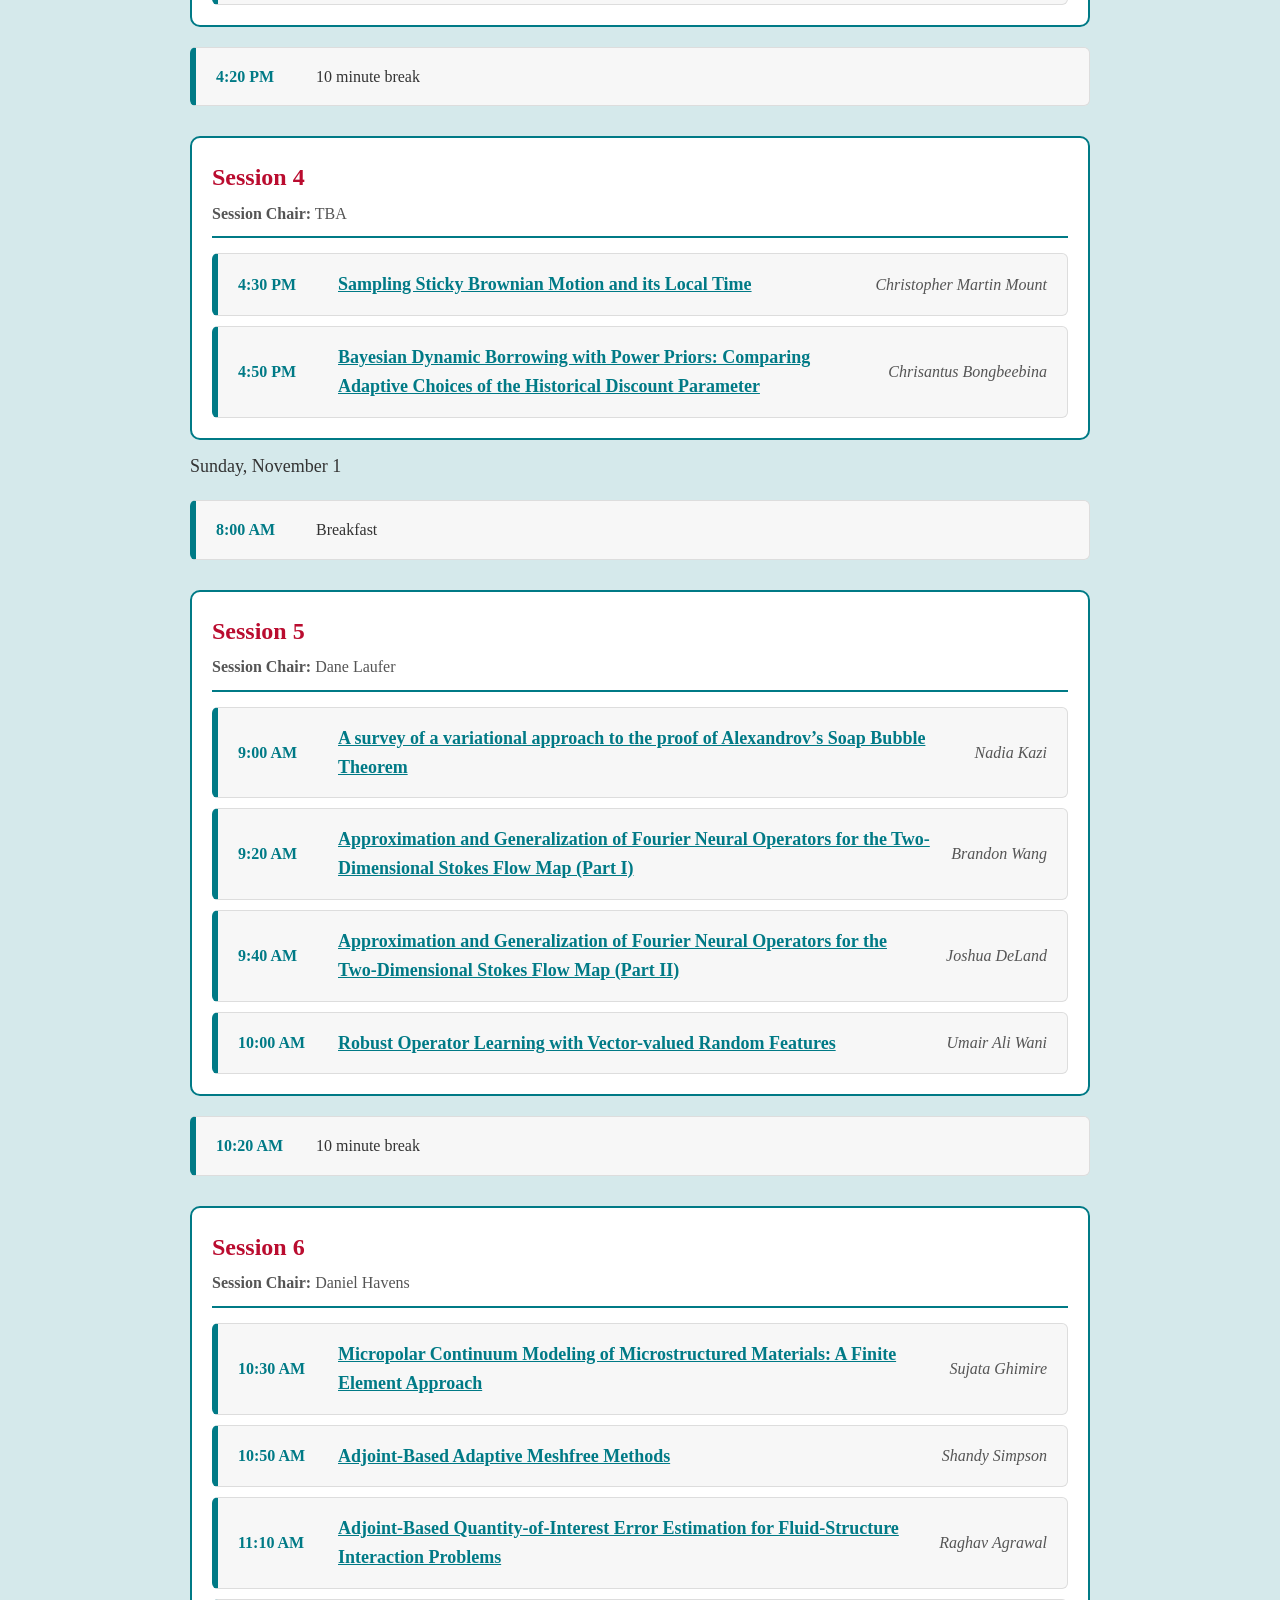
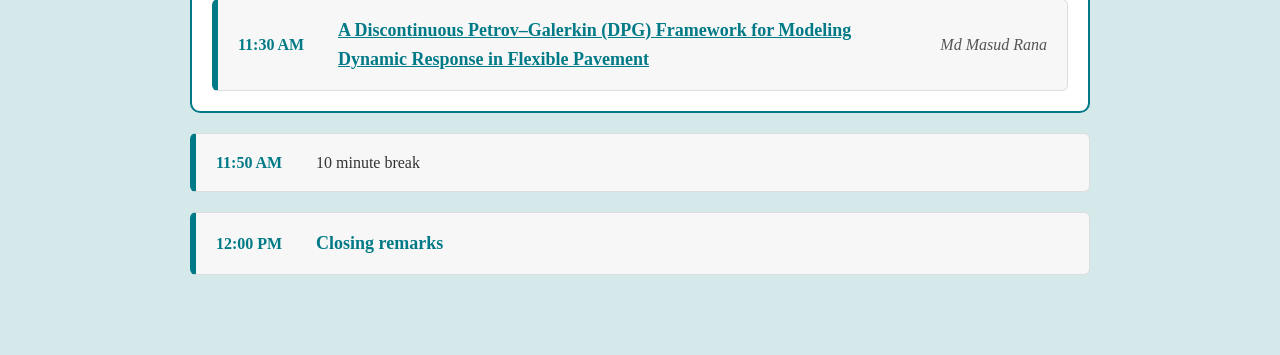
==== commit 23c215d0: "Add files via upload" ====
--- a/schedule.html
+++ b/schedule.html
@@ -120,7 +120,7 @@
 
         <div class="scheduleItem">
             <span class="scheduleTime">12:00 PM</span>
-            60 minute lunch
+            <a class="scheduleTitle" >60 minute lunch</a>
         </div>
 
     <div class="talkBlock">
@@ -133,7 +133,7 @@
         </div>
         <div class="scheduleItem">
             <span class="scheduleTime">1:00 PM</span>
-            <a class="scheduleTitle" href="speakers.html#ojas-parekh">TBA</a>
+            <a class="scheduleTitle" href="speakers.html#ojas-parekh">Where are exponential quantum advantages for discrete optimization hiding?</a>
             <span class="scheduleSpeaker">Dr. Ojas Parekh</span>
         </div>
     </div>
@@ -306,7 +306,7 @@
 
         <div class="scheduleItem">
             <span class="scheduleTime">12:00 PM</span>
-            Closing remarks
+            <a class="scheduleTitle" >Closing remarks</a>
         </div>
 
     </div>
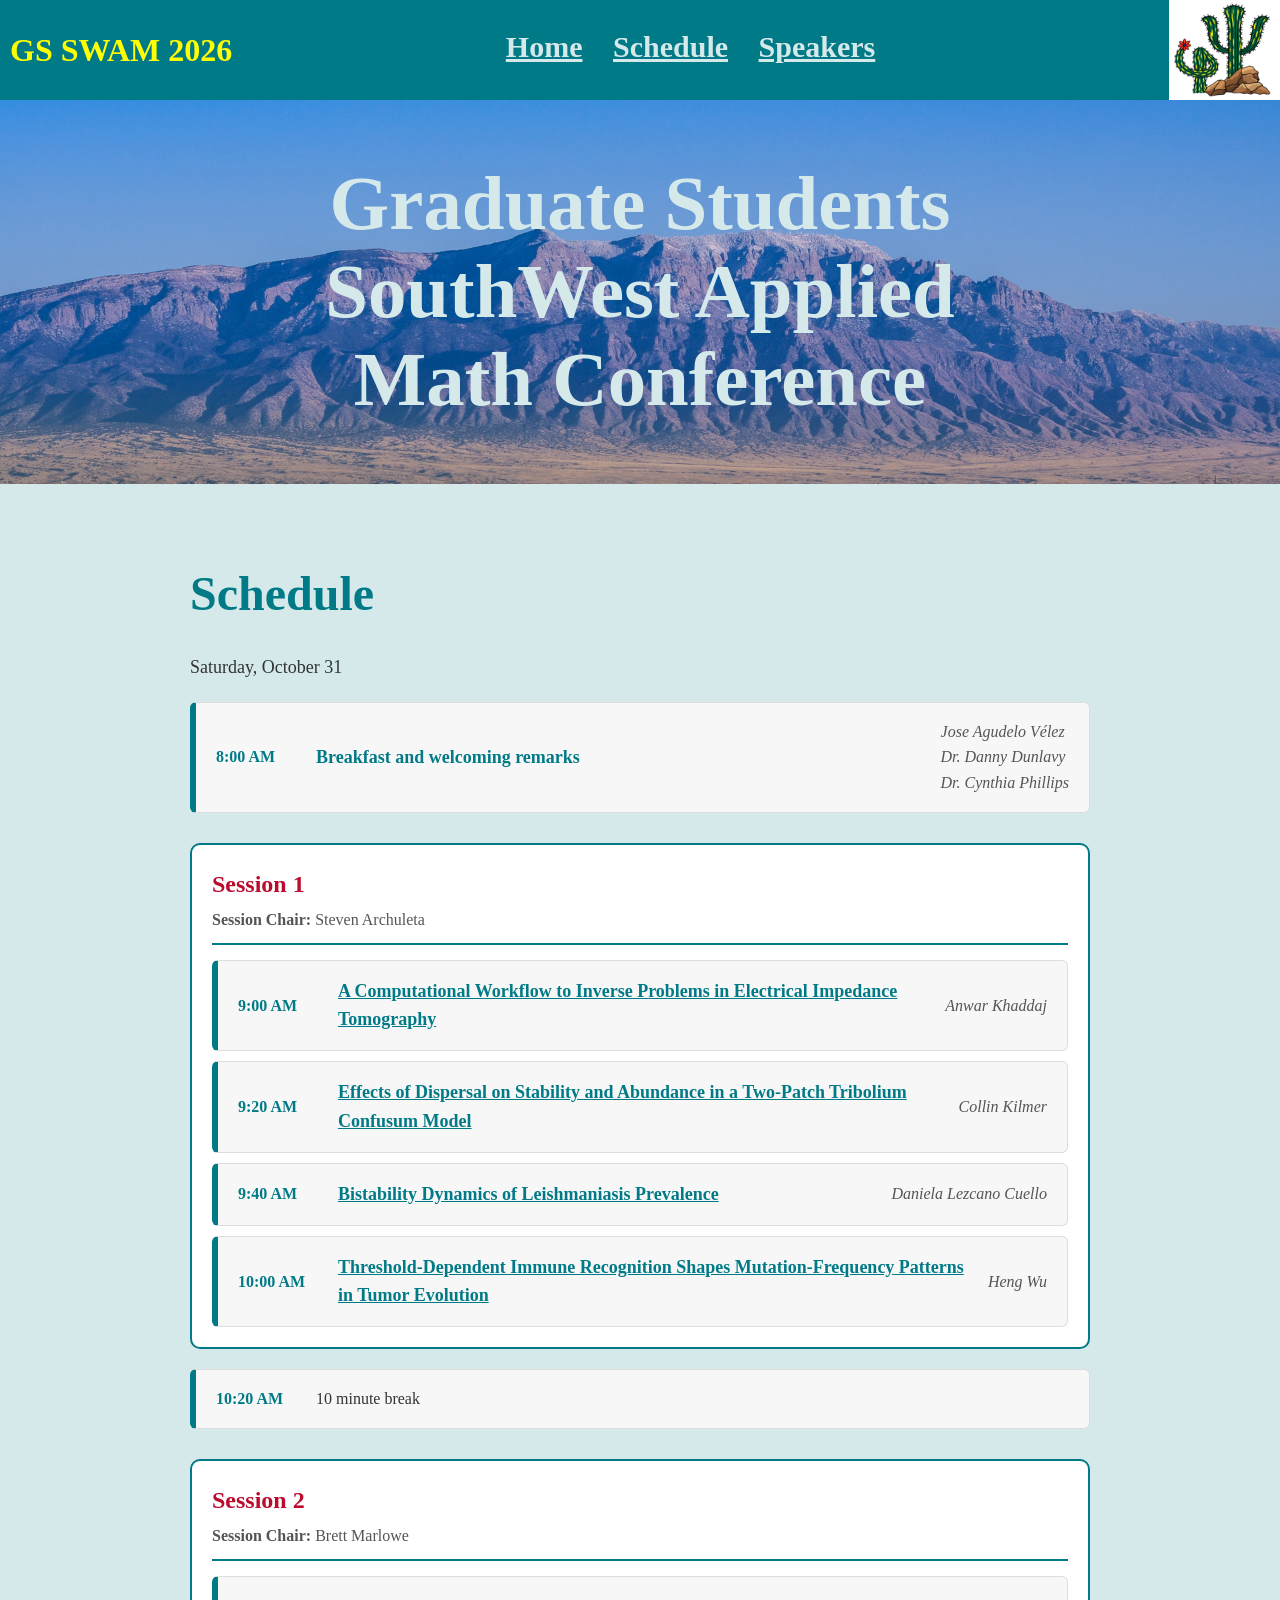
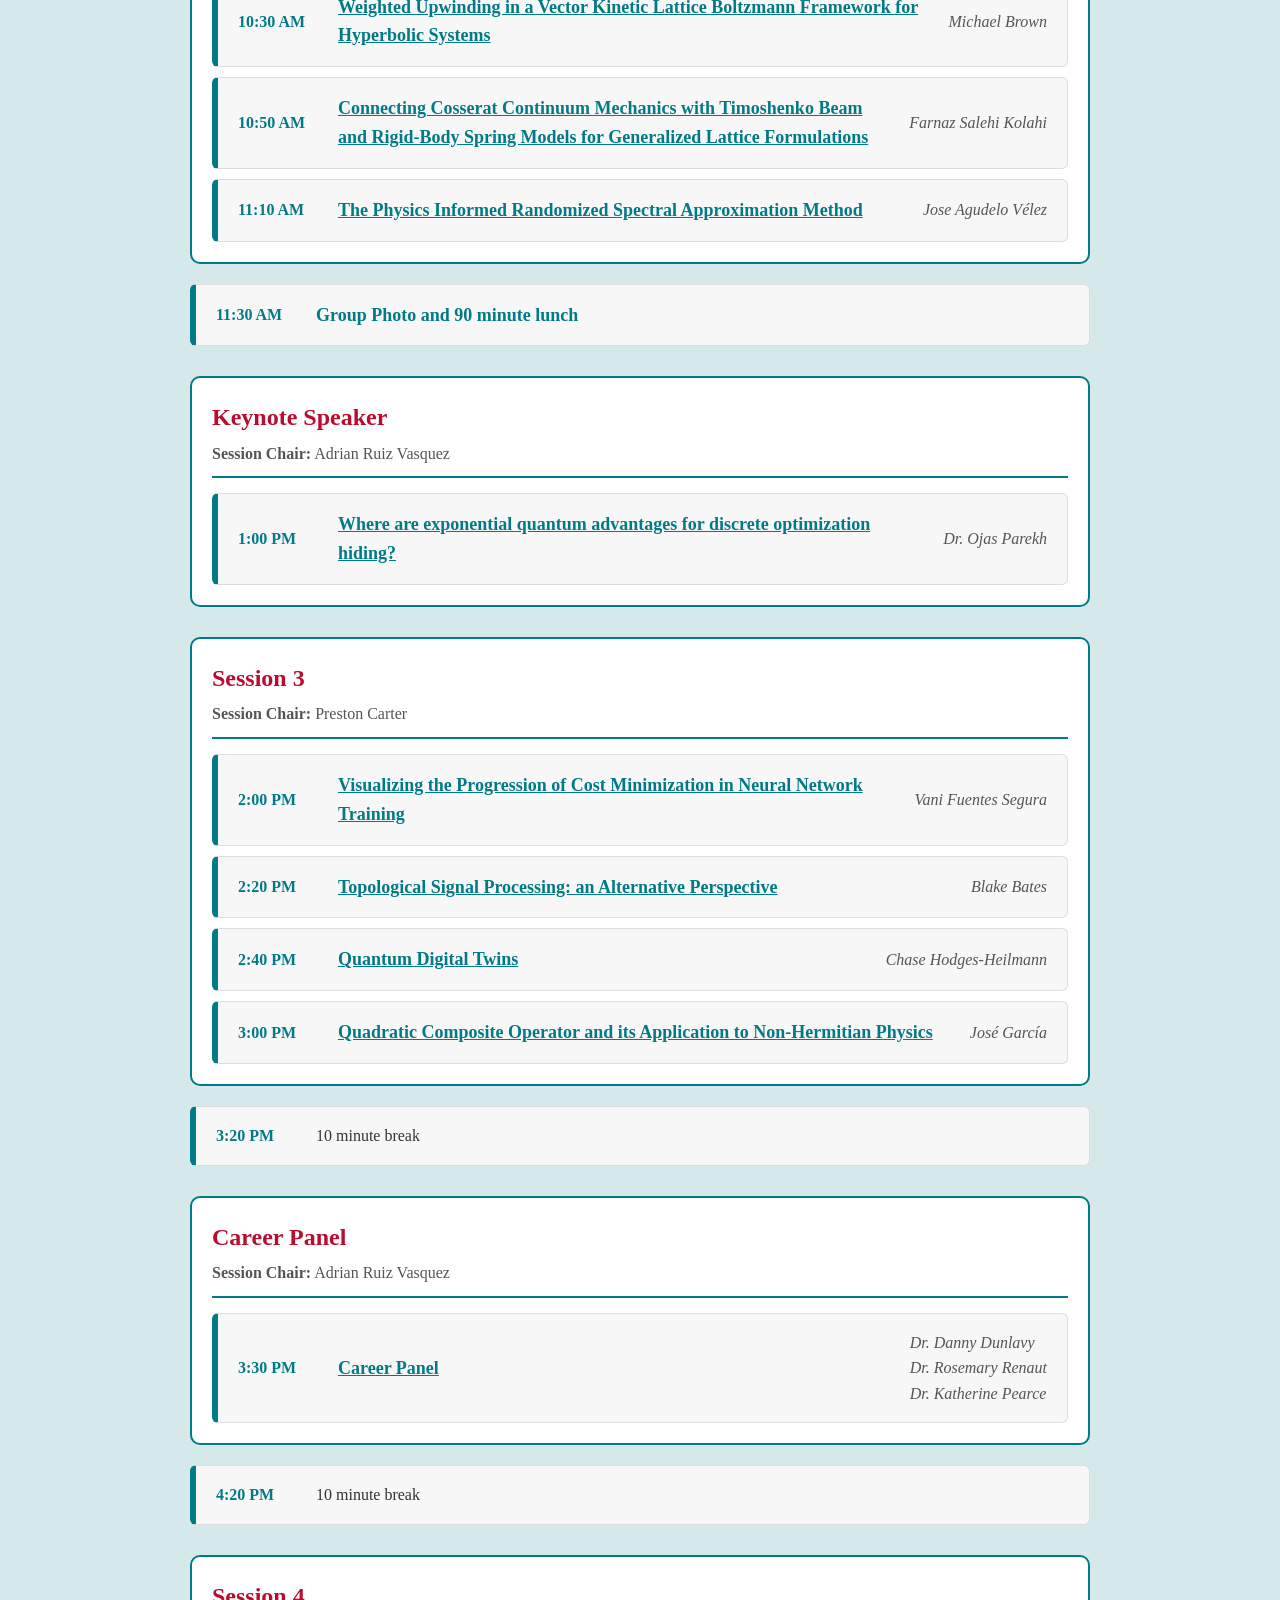
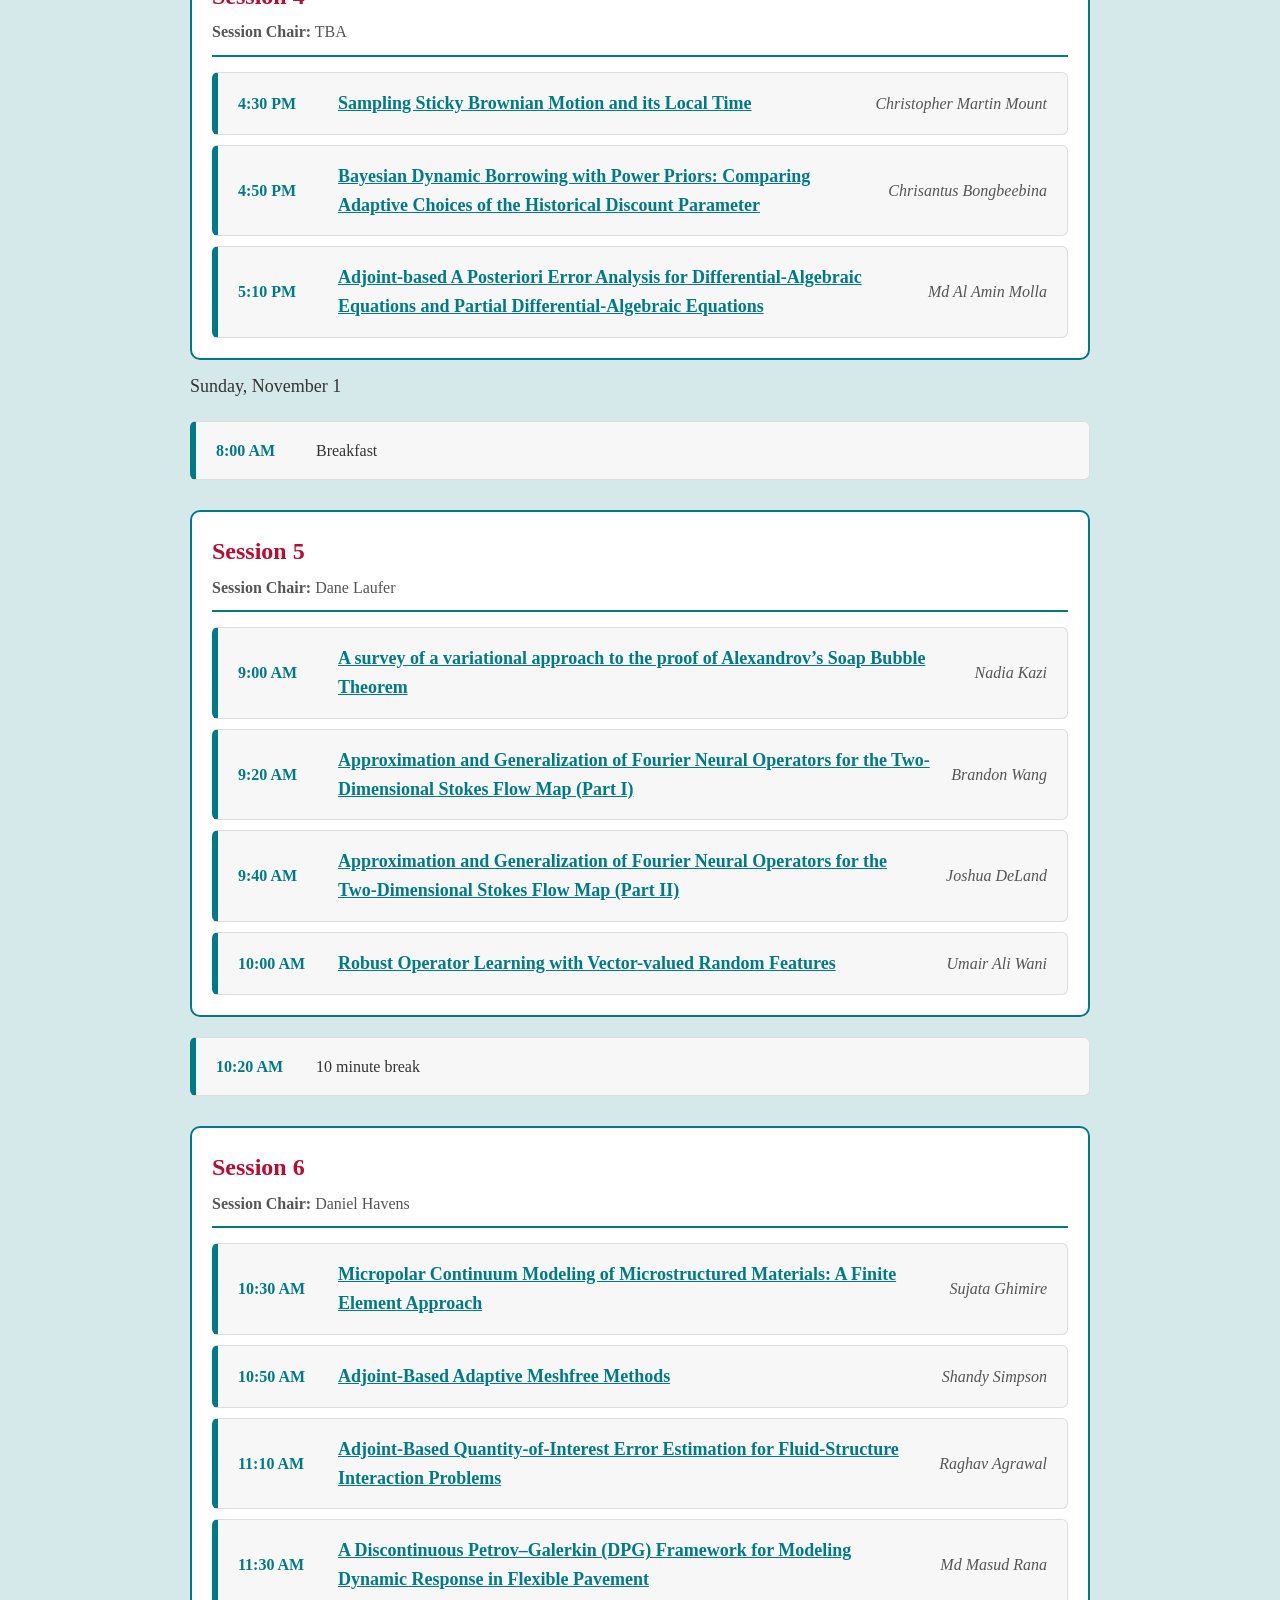
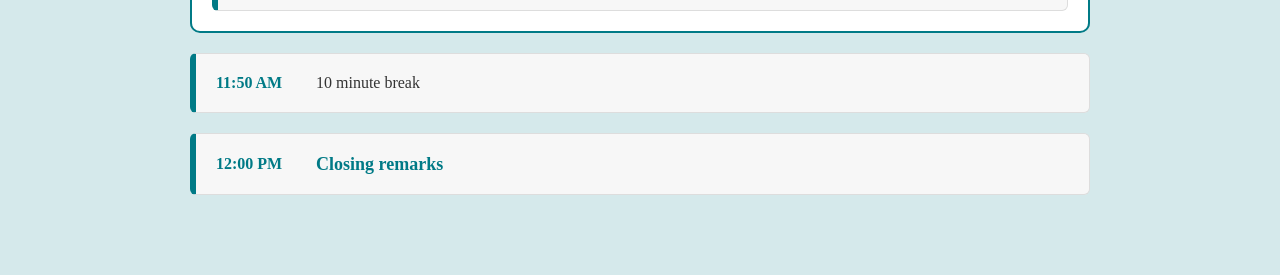
==== commit 550e6c83: "Add files via upload" ====
--- a/schedule.html
+++ b/schedule.html
@@ -102,25 +102,14 @@
 
         <div class="scheduleItem">
             <span class="scheduleTime">11:10 AM</span>
-            <a class="scheduleTitle" href="speakers.html#md-molla">Adjoint-based A Posteriori Error Analysis for Differential-Algebraic Equations and Partial Differential-Algebraic Equations</a>
-            <span class="scheduleSpeaker">Md Al Amin Molla</span>
-        </div>
-
-        <div class="scheduleItem">
-            <span class="scheduleTime">11:30 AM</span>
             <a class="scheduleTitle" href="speakers.html#jose-agudelo">The Physics Informed Randomized Spectral Approximation Method</a>
             <span class="scheduleSpeaker">Jose Agudelo Vélez</span>
         </div>
     </div>
 
         <div class="scheduleItem">
-            <span class="scheduleTime">11:50 AM</span>
-            10 minute break
-        </div>
-
-        <div class="scheduleItem">
-            <span class="scheduleTime">12:00 PM</span>
-            <a class="scheduleTitle" >60 minute lunch</a>
+            <span class="scheduleTime">11:30 AM</span>
+            <a class="scheduleTitle" >Group Photo and 90 minute lunch</a>
         </div>
 
     <div class="talkBlock">
@@ -217,6 +206,12 @@
             <a class="scheduleTitle" href="speakers.html#chrisantus-bongbeebina">Bayesian Dynamic Borrowing with Power Priors: Comparing Adaptive Choices of the Historical Discount Parameter</a>
             <span class="scheduleSpeaker">Chrisantus Bongbeebina</span>
         </div>
+
+        <div class="scheduleItem">
+            <span class="scheduleTime">5:10 PM</span>
+            <a class="scheduleTitle" href="speakers.html#md-molla">Adjoint-based A Posteriori Error Analysis for Differential-Algebraic Equations and Partial Differential-Algebraic Equations</a>
+            <span class="scheduleSpeaker">Md Al Amin Molla</span>
+        </div>
     </div>
 
         <p>Sunday, November 1</p>
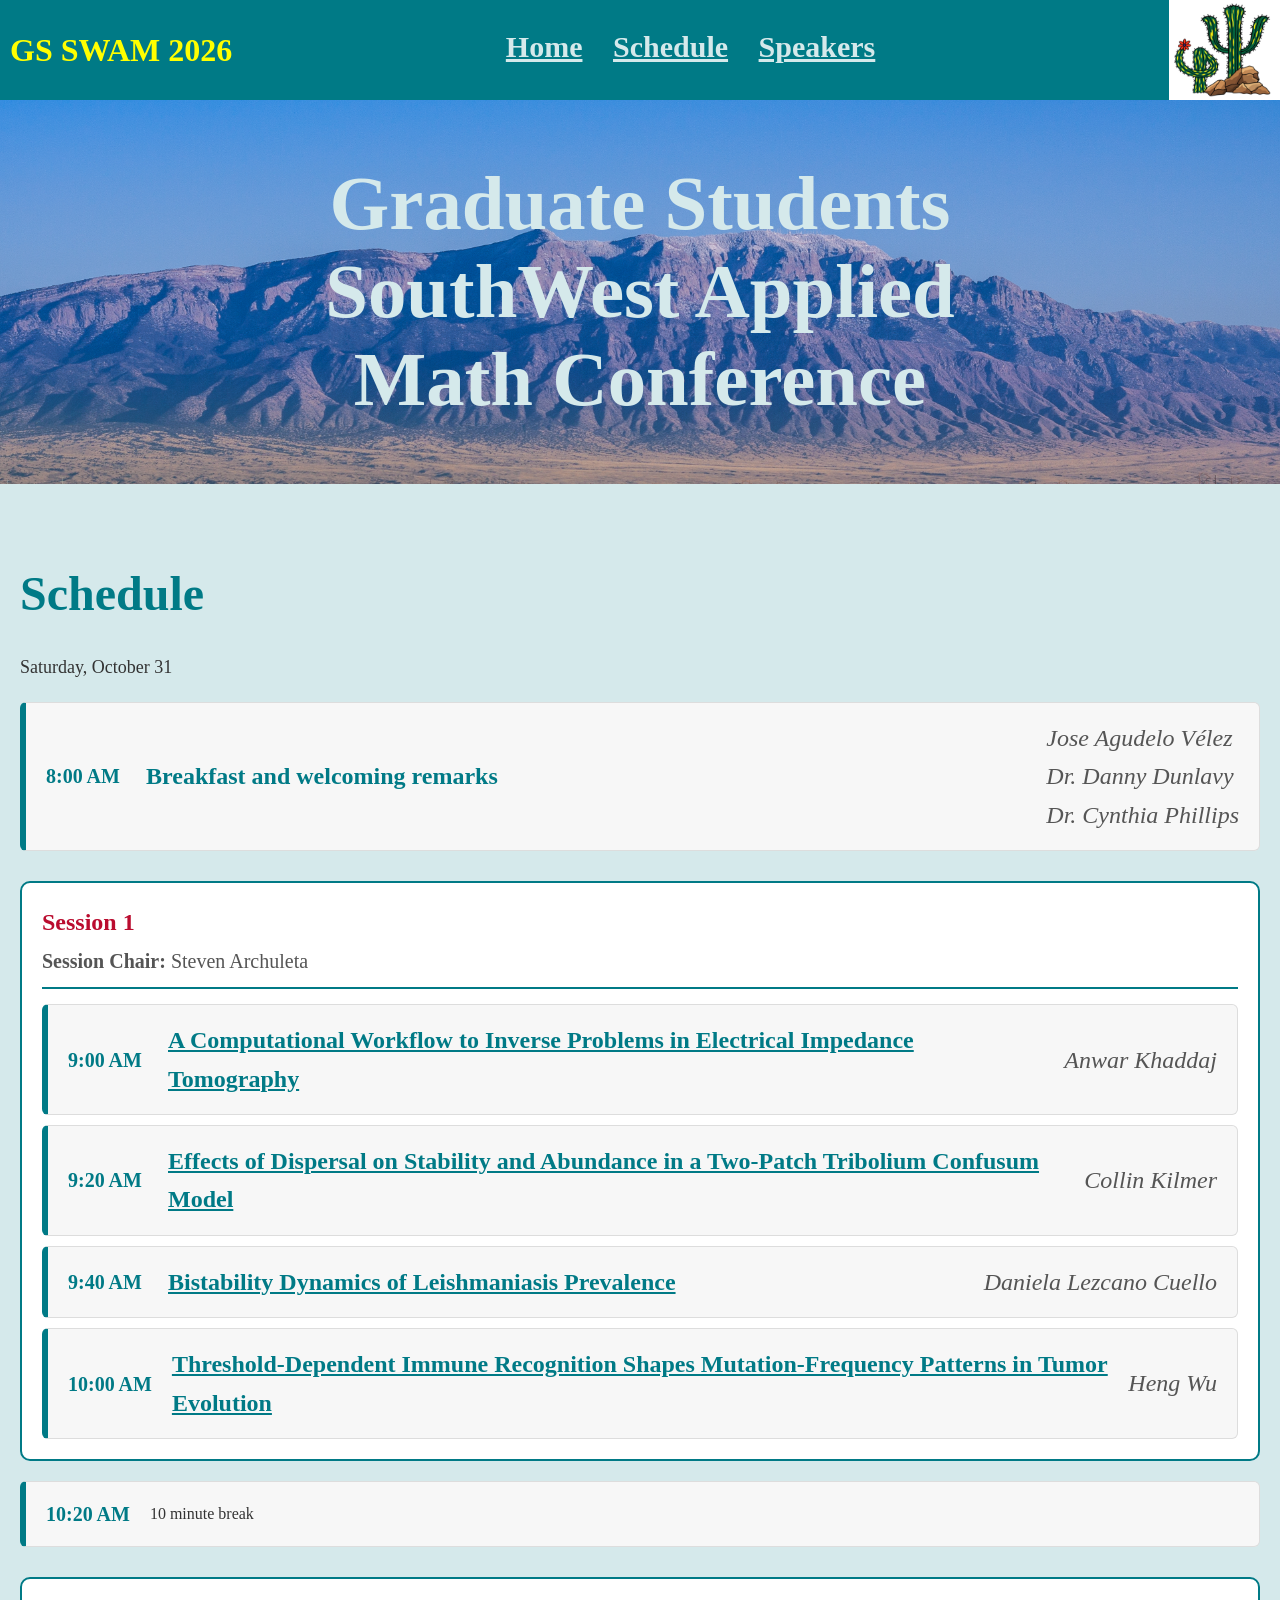
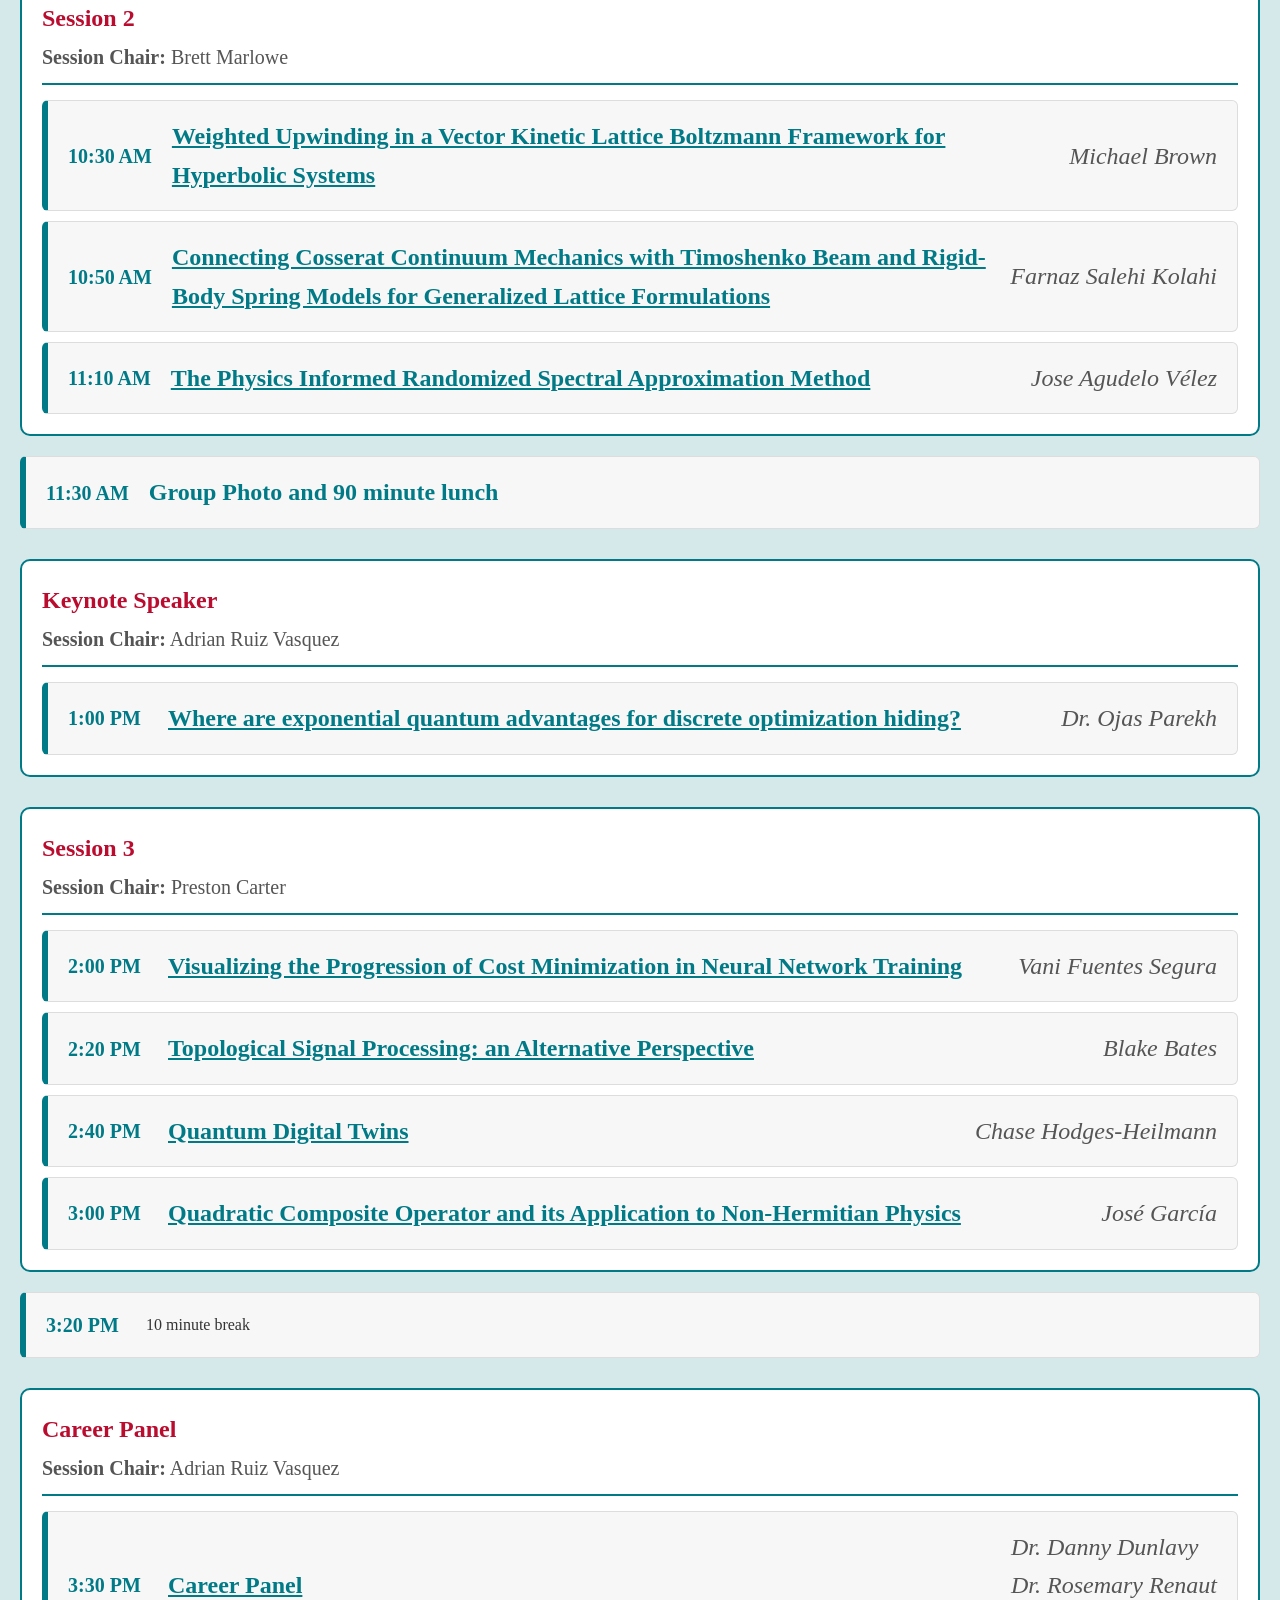
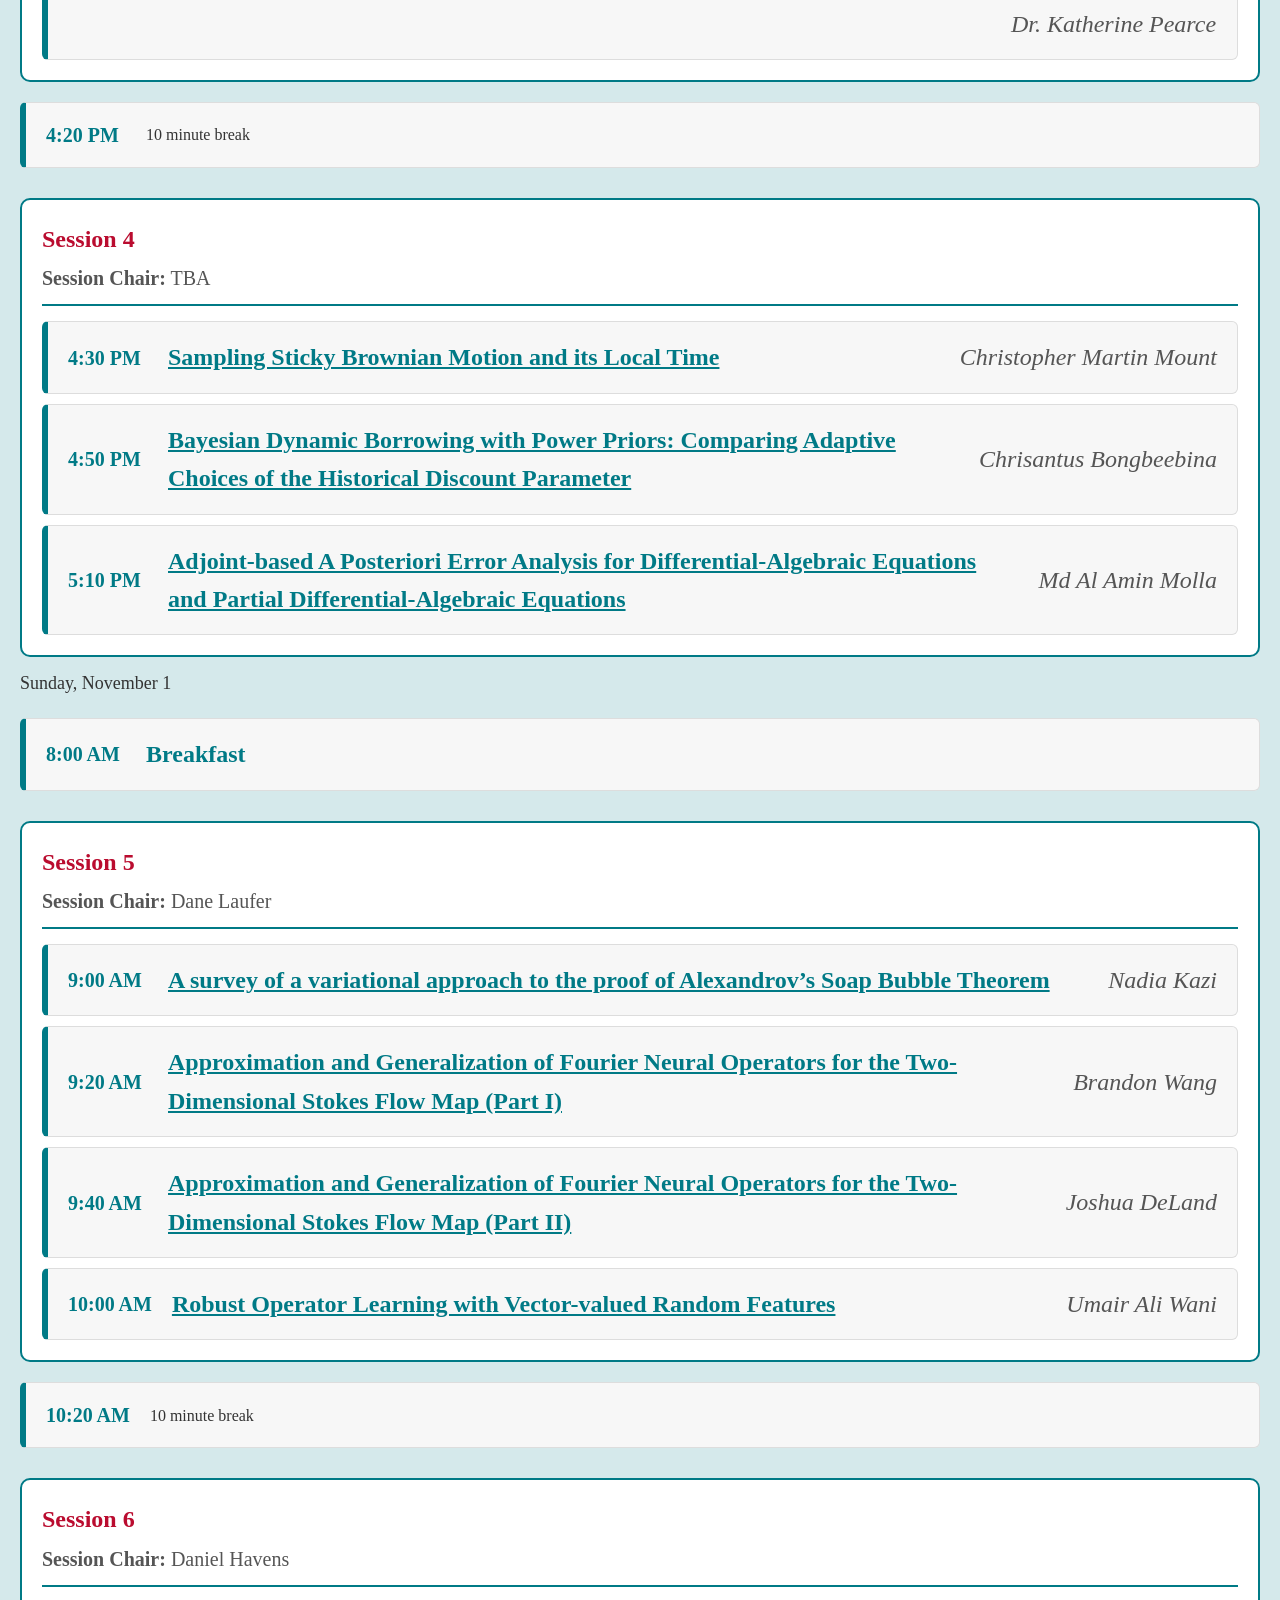
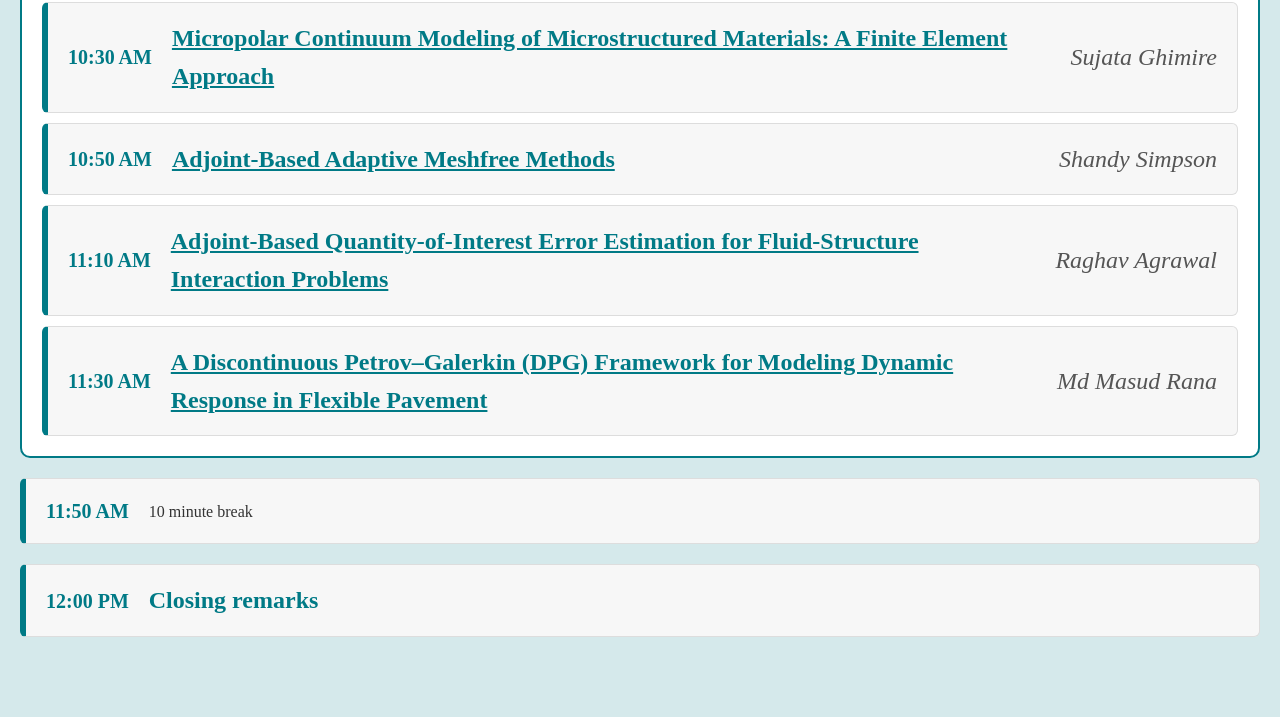
==== commit 81afc9c8: "Add files via upload" ====
--- a/schedule.html
+++ b/schedule.html
@@ -218,7 +218,7 @@
 
         <div class="scheduleItem">
             <span class="scheduleTime">8:00 AM</span>
-            Breakfast
+            <a class="scheduleTitle" >Breakfast</a>
         </div>
 
     <div class="talkBlock">
--- a/styles.css
+++ b/styles.css
@@ -92,7 +92,7 @@
 }
 
 .content{
-    max-width: 900px;
+    max-width: 1350px;
     margin: 0 auto;
     padding: 40px 20px 80px;
     color: #333;
@@ -141,16 +141,18 @@
     font-weight: 800;
     color: #007a86;
     min-width: 80px;
+    font-size: 20px;
 }
 
 .scheduleTitle{
     flex: 1;
-    font-size: 18px;
+    font-size: 24px;
 }
 
 .scheduleSpeaker{
     font-style: italic;
     color: #555;
+    font-size: 24px;
 }
 
 .speakerItem{
@@ -243,7 +245,7 @@
 
 .talkBlockHeader .sessionChair {
     margin: 4px 0 0;
-    font-size: 16px;
+    font-size: 20px;
     color: #555;
 }
 
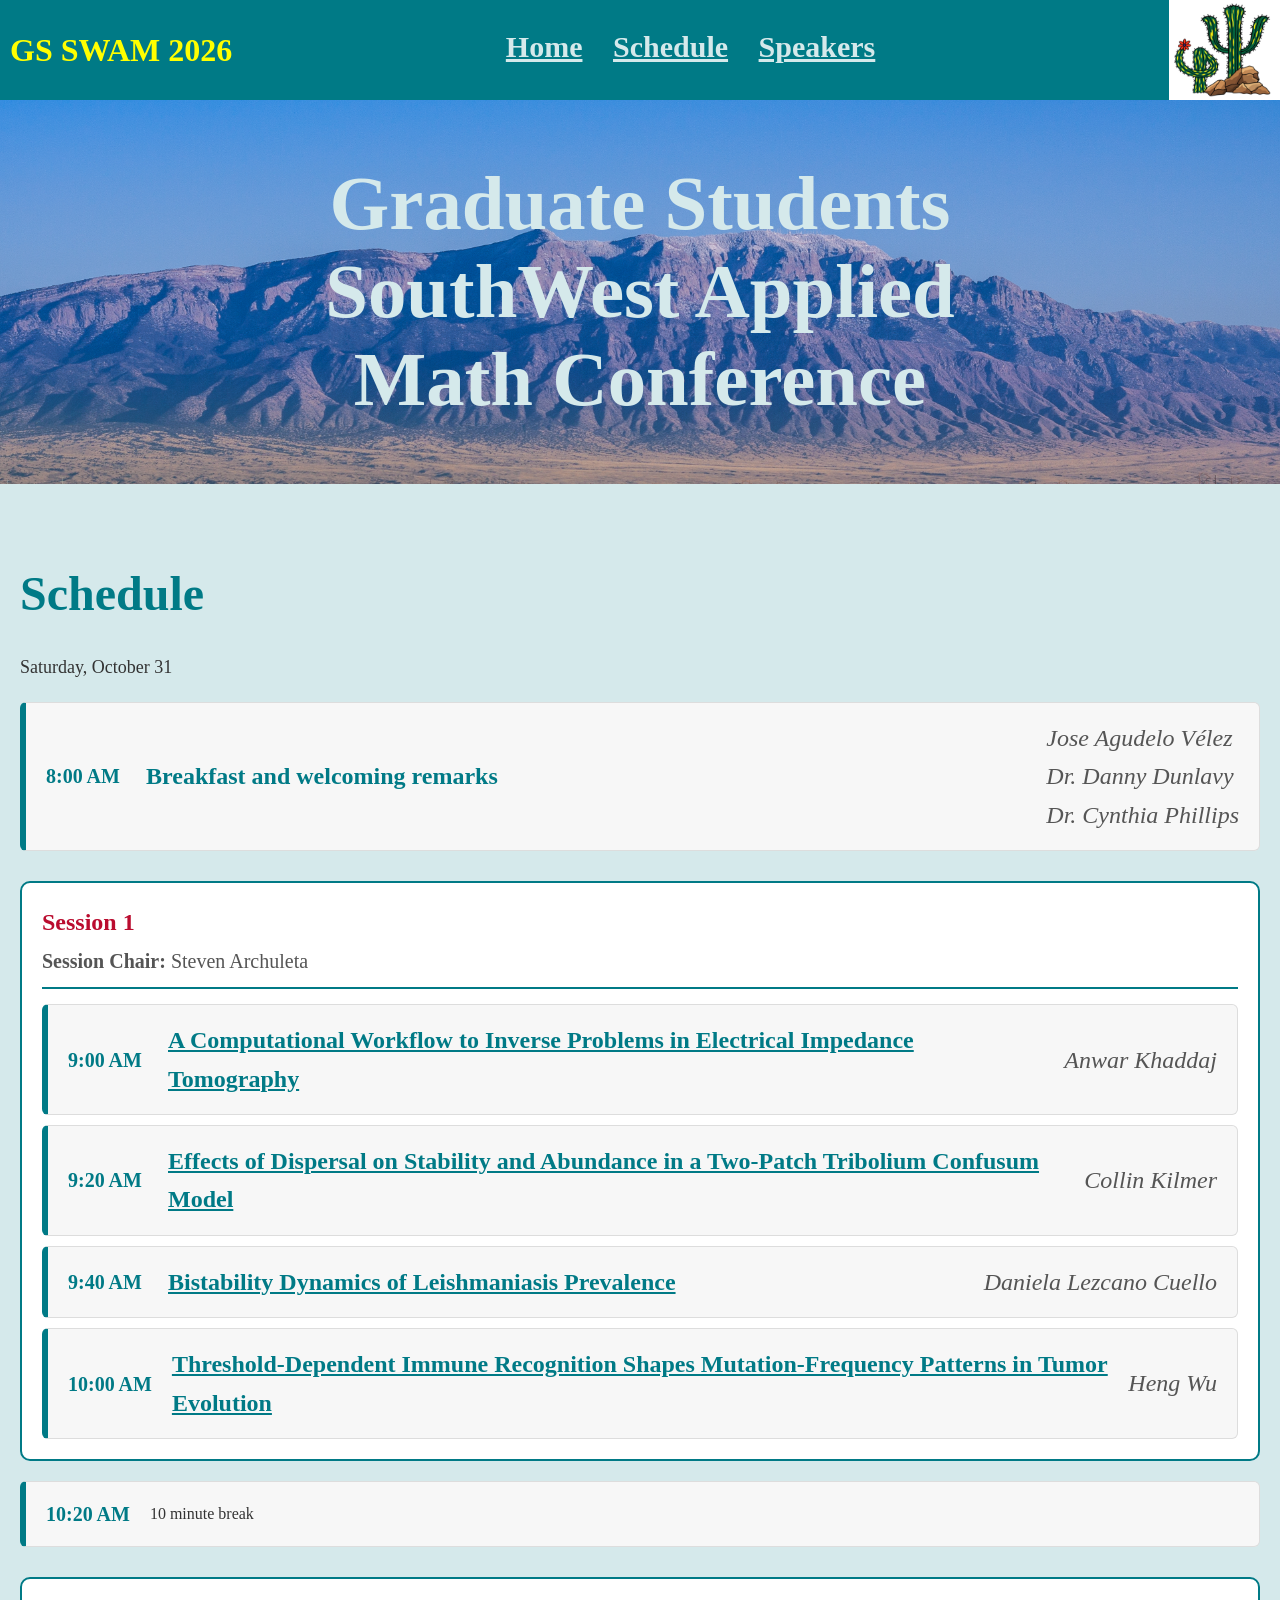
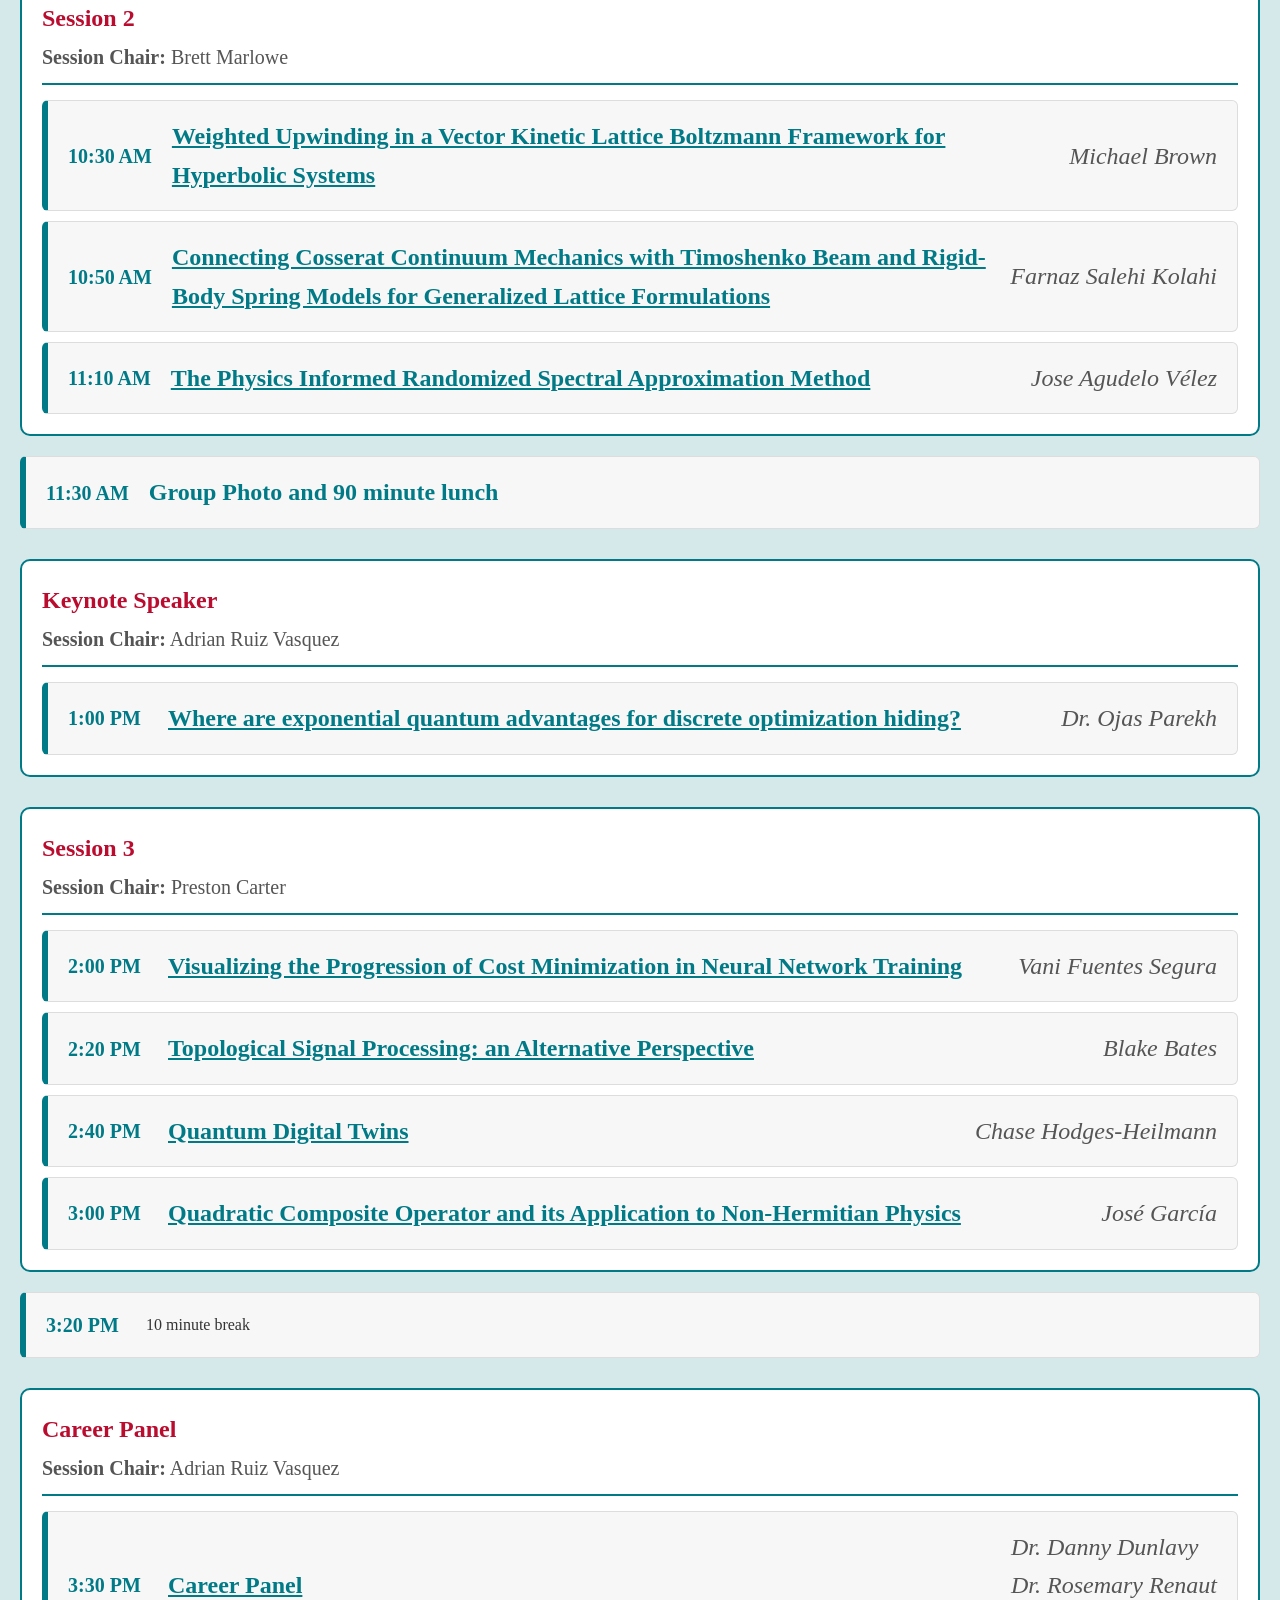
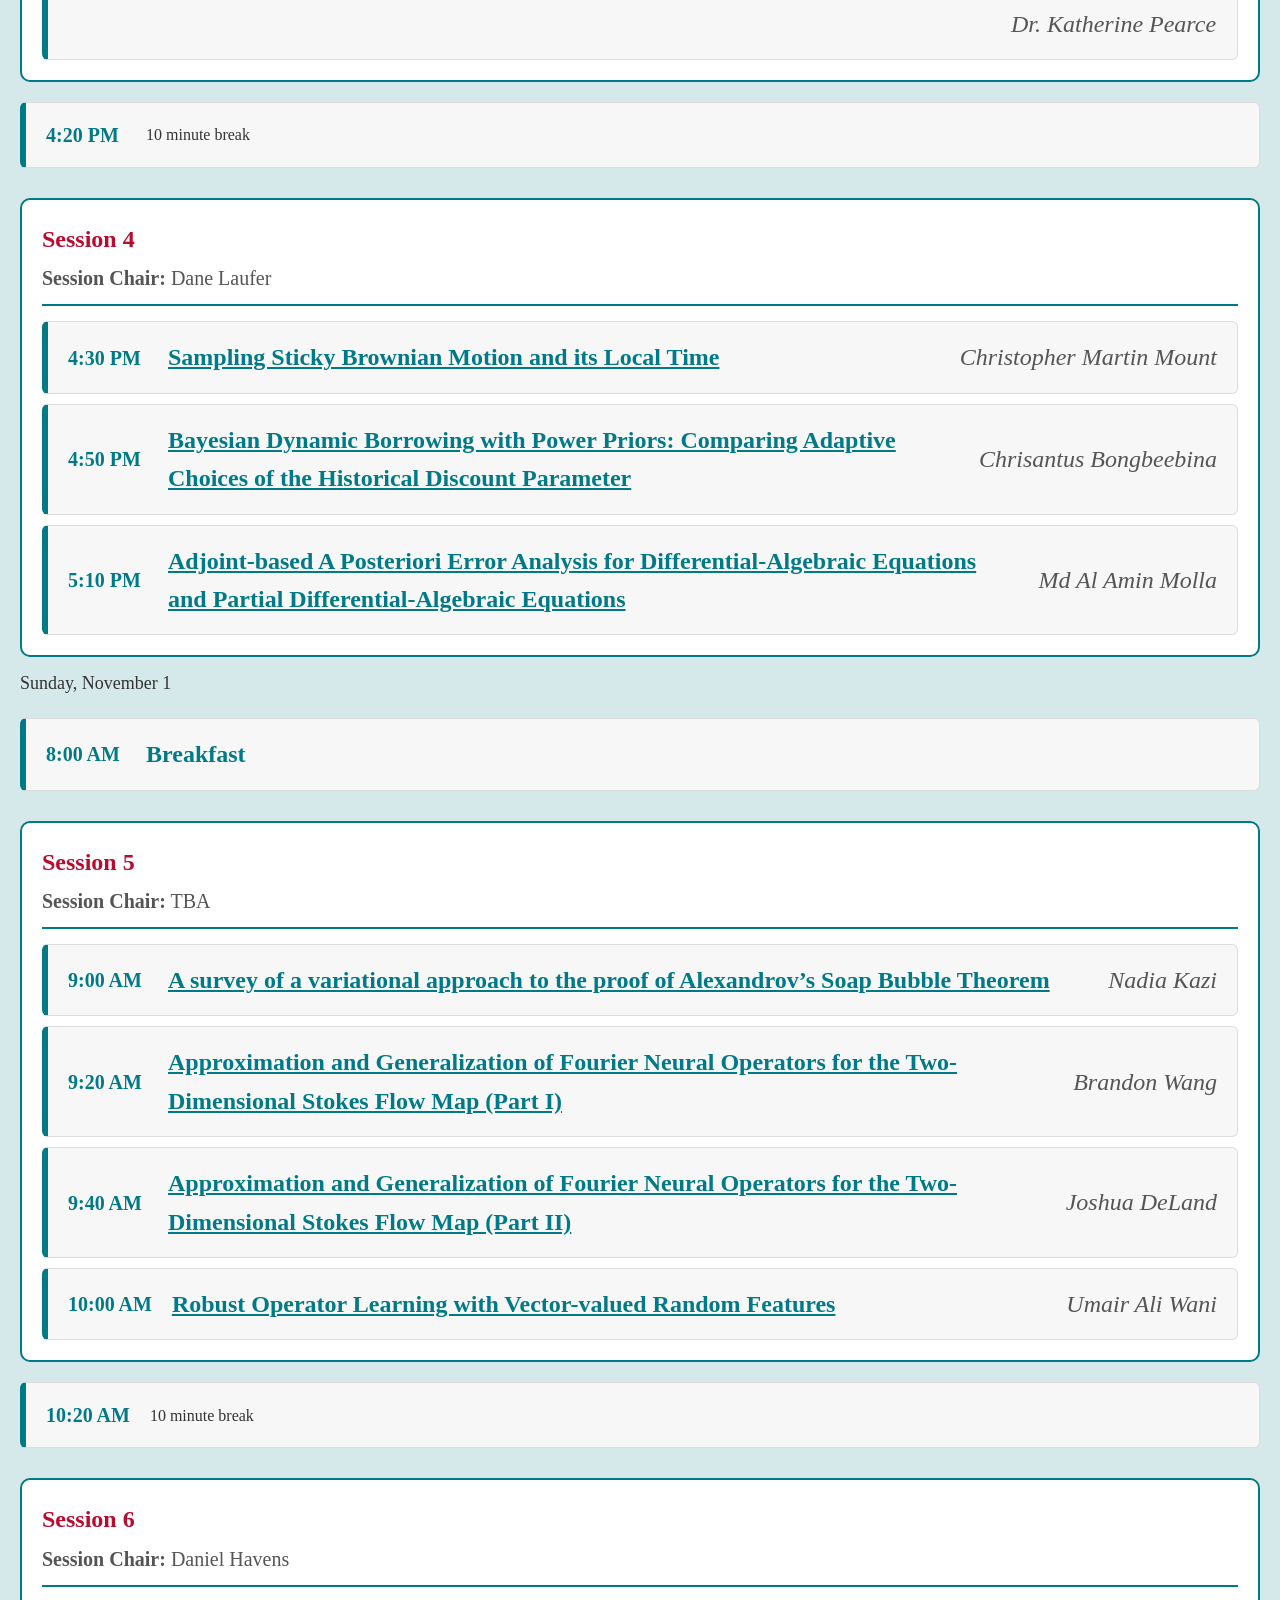
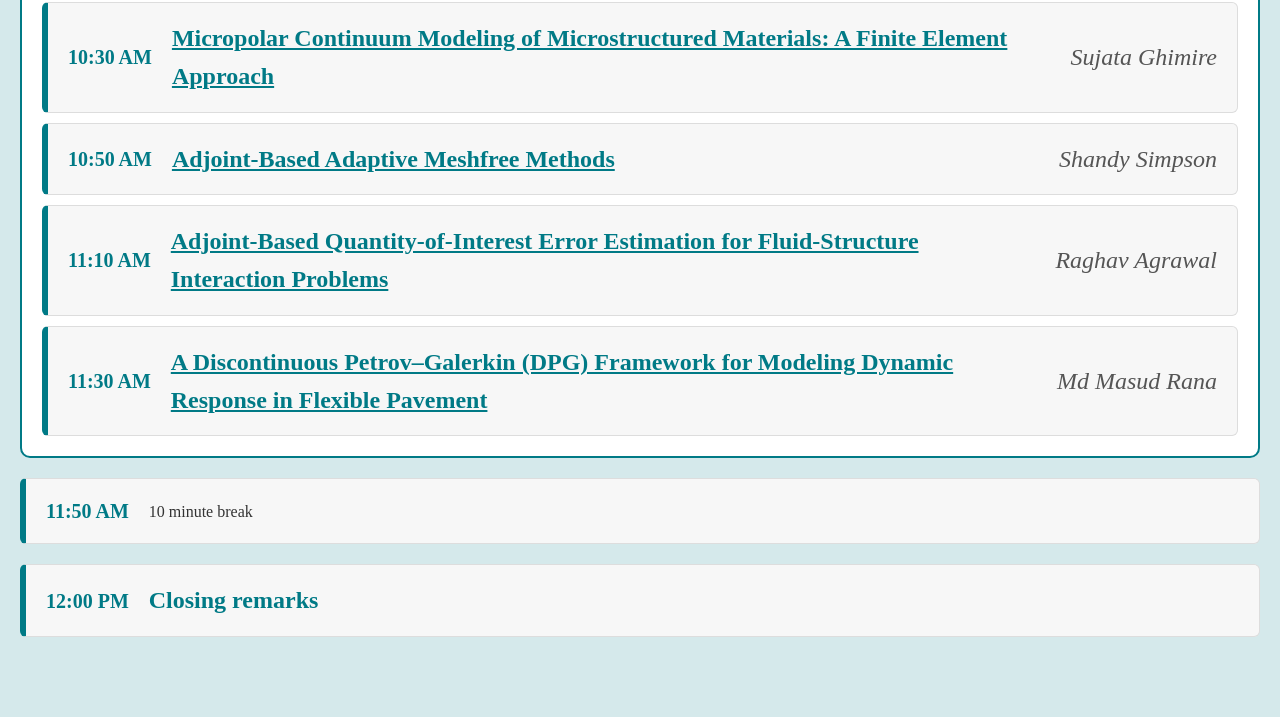
==== commit 0754c1d9: "Add files via upload" ====
--- a/schedule.html
+++ b/schedule.html
@@ -191,7 +191,7 @@
         <div class="talkBlockHeader">
             <h2>Session 4</h2>
             <p class="sessionChair">
-                <strong>Session Chair:</strong> TBA
+                <strong>Session Chair:</strong> Dane Laufer
             </p>
         </div>
 
@@ -226,7 +226,7 @@
         <div class="talkBlockHeader">
             <h2>Session 5</h2>
             <p class="sessionChair">
-                <strong>Session Chair:</strong> Dane Laufer
+                <strong>Session Chair:</strong> TBA
             </p>
         </div>
 
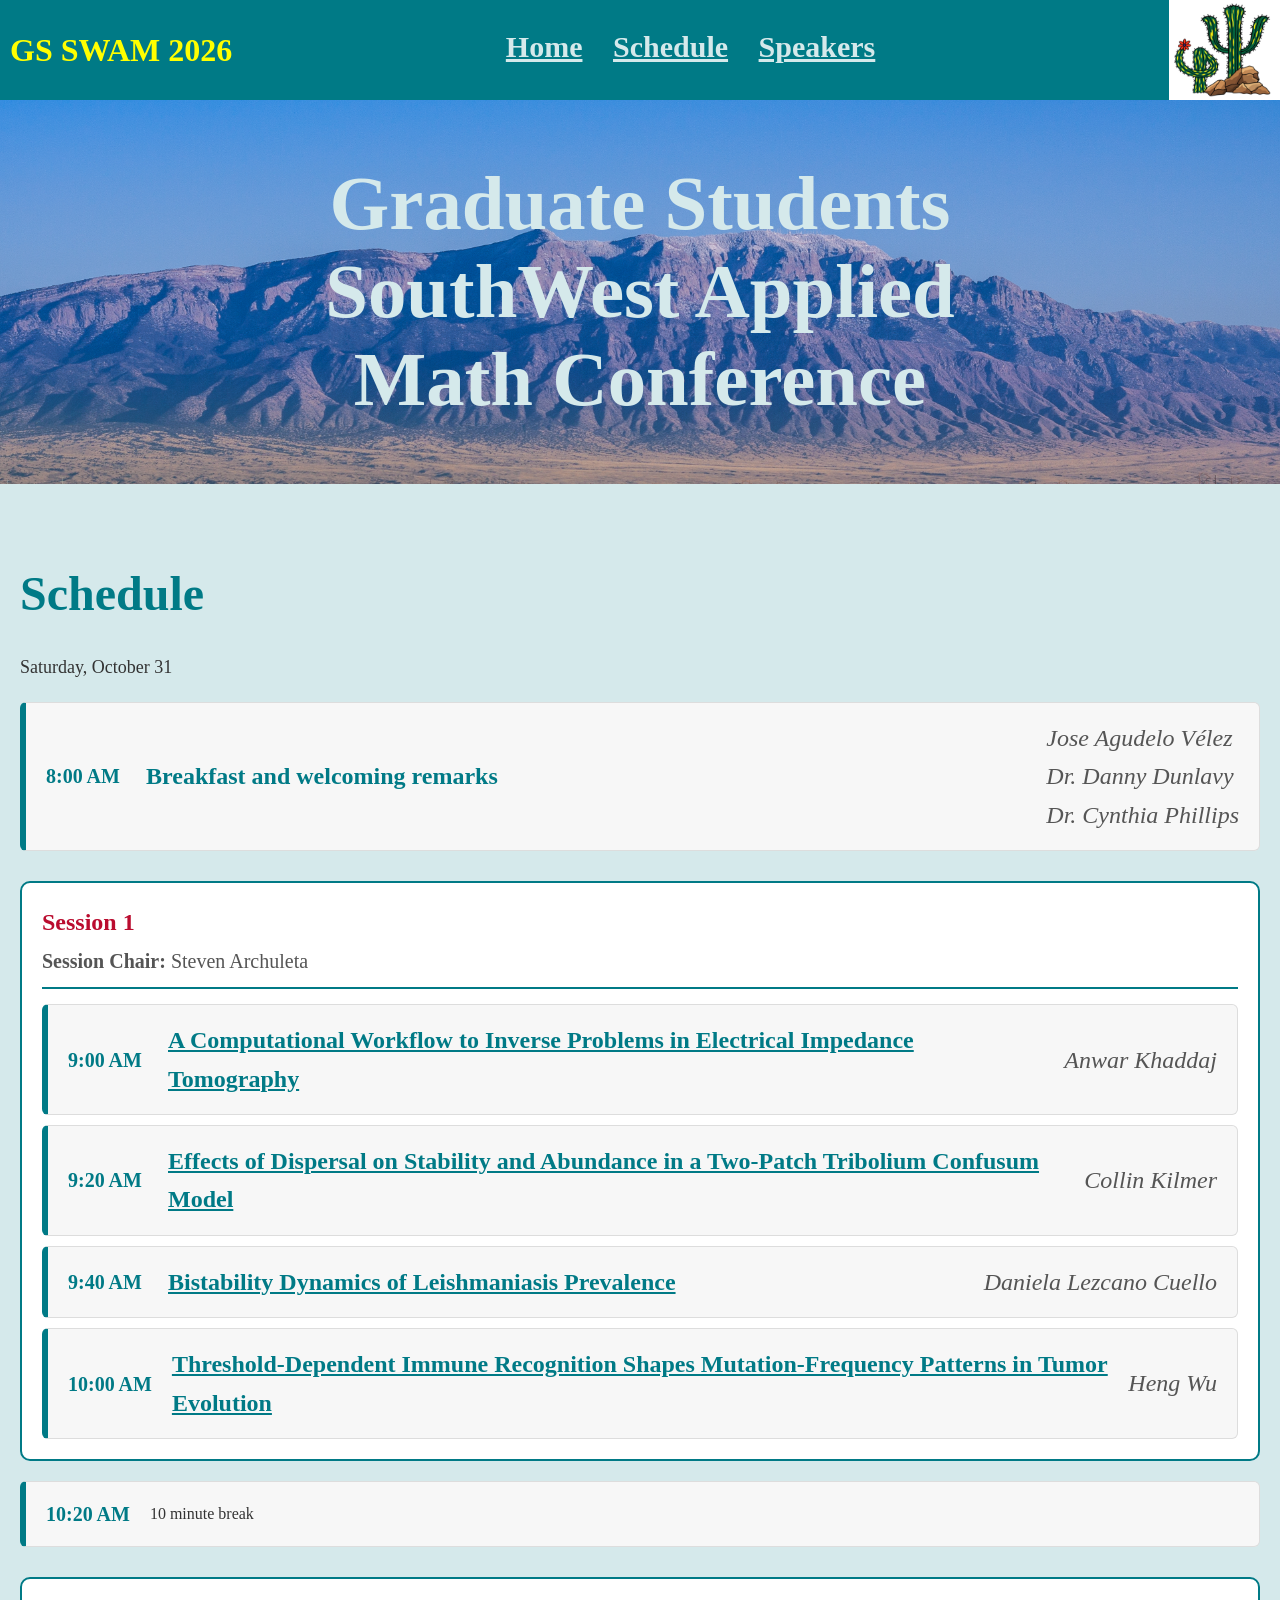
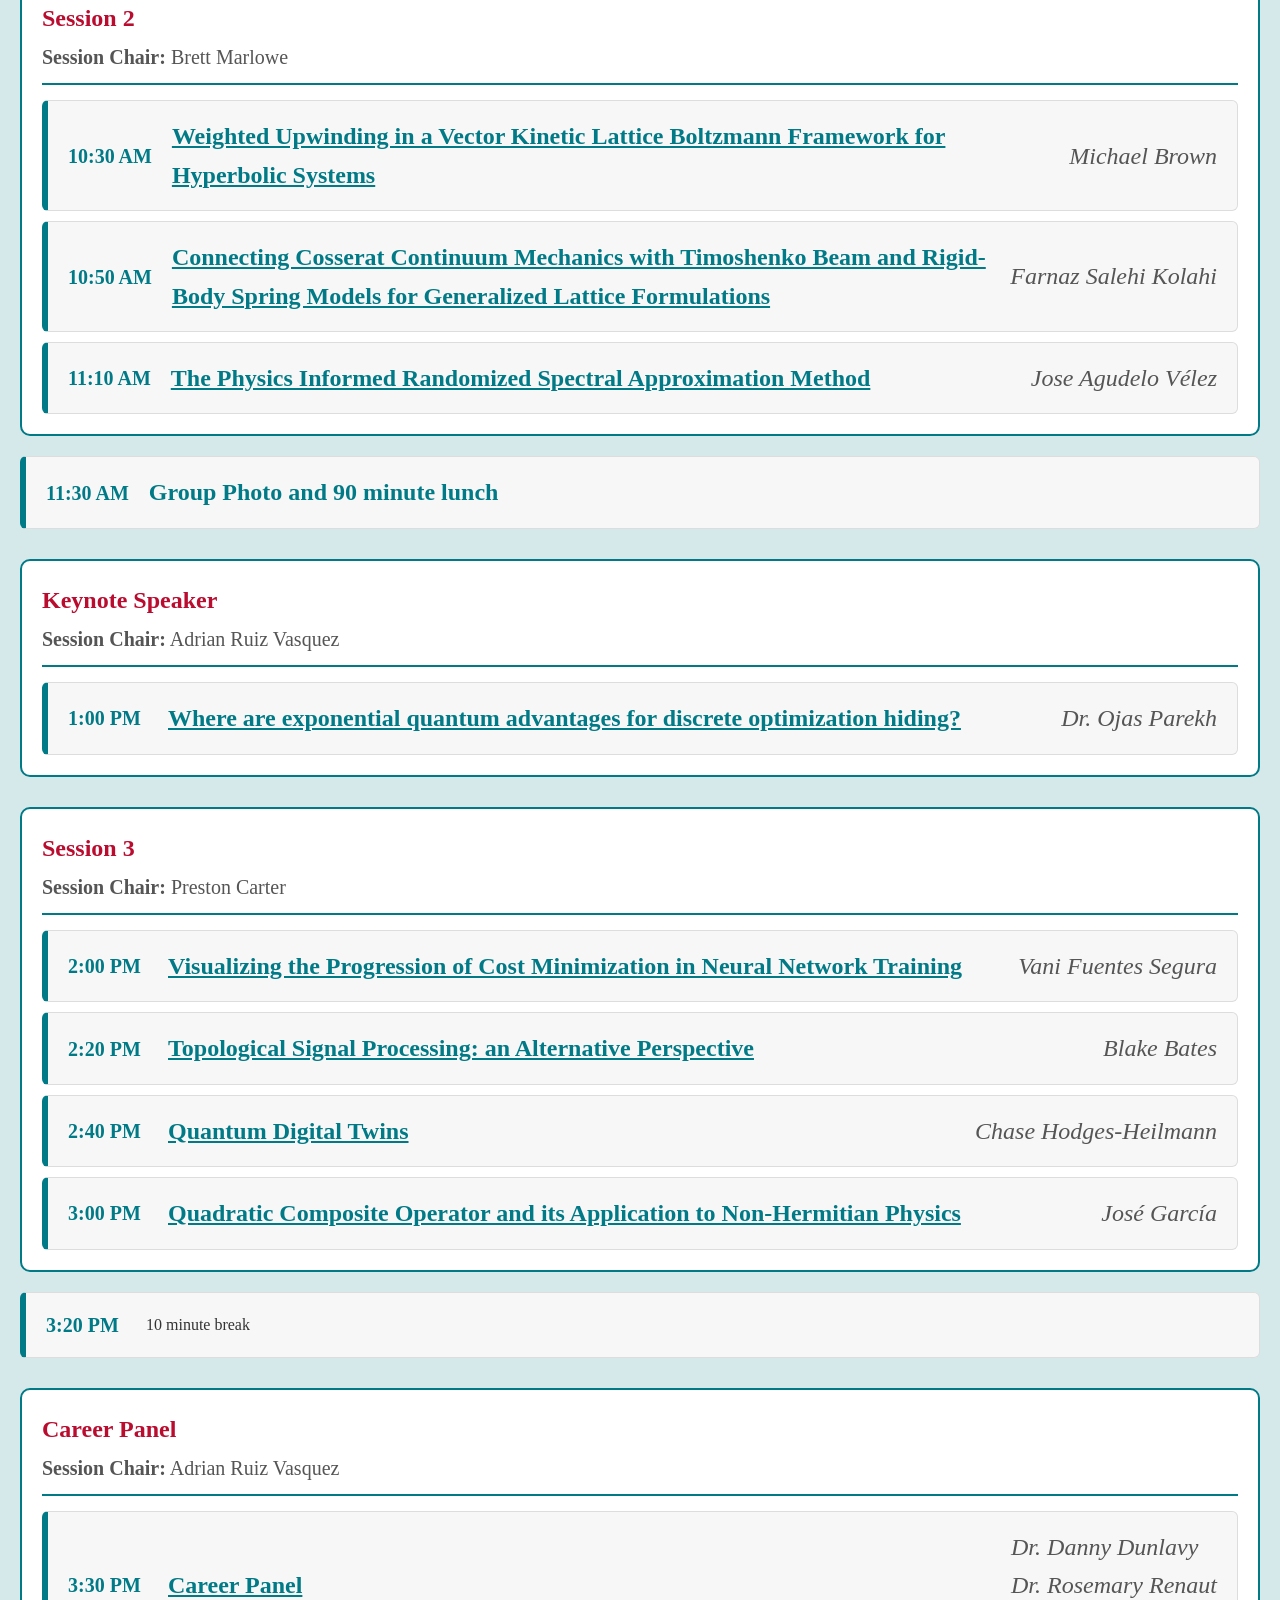
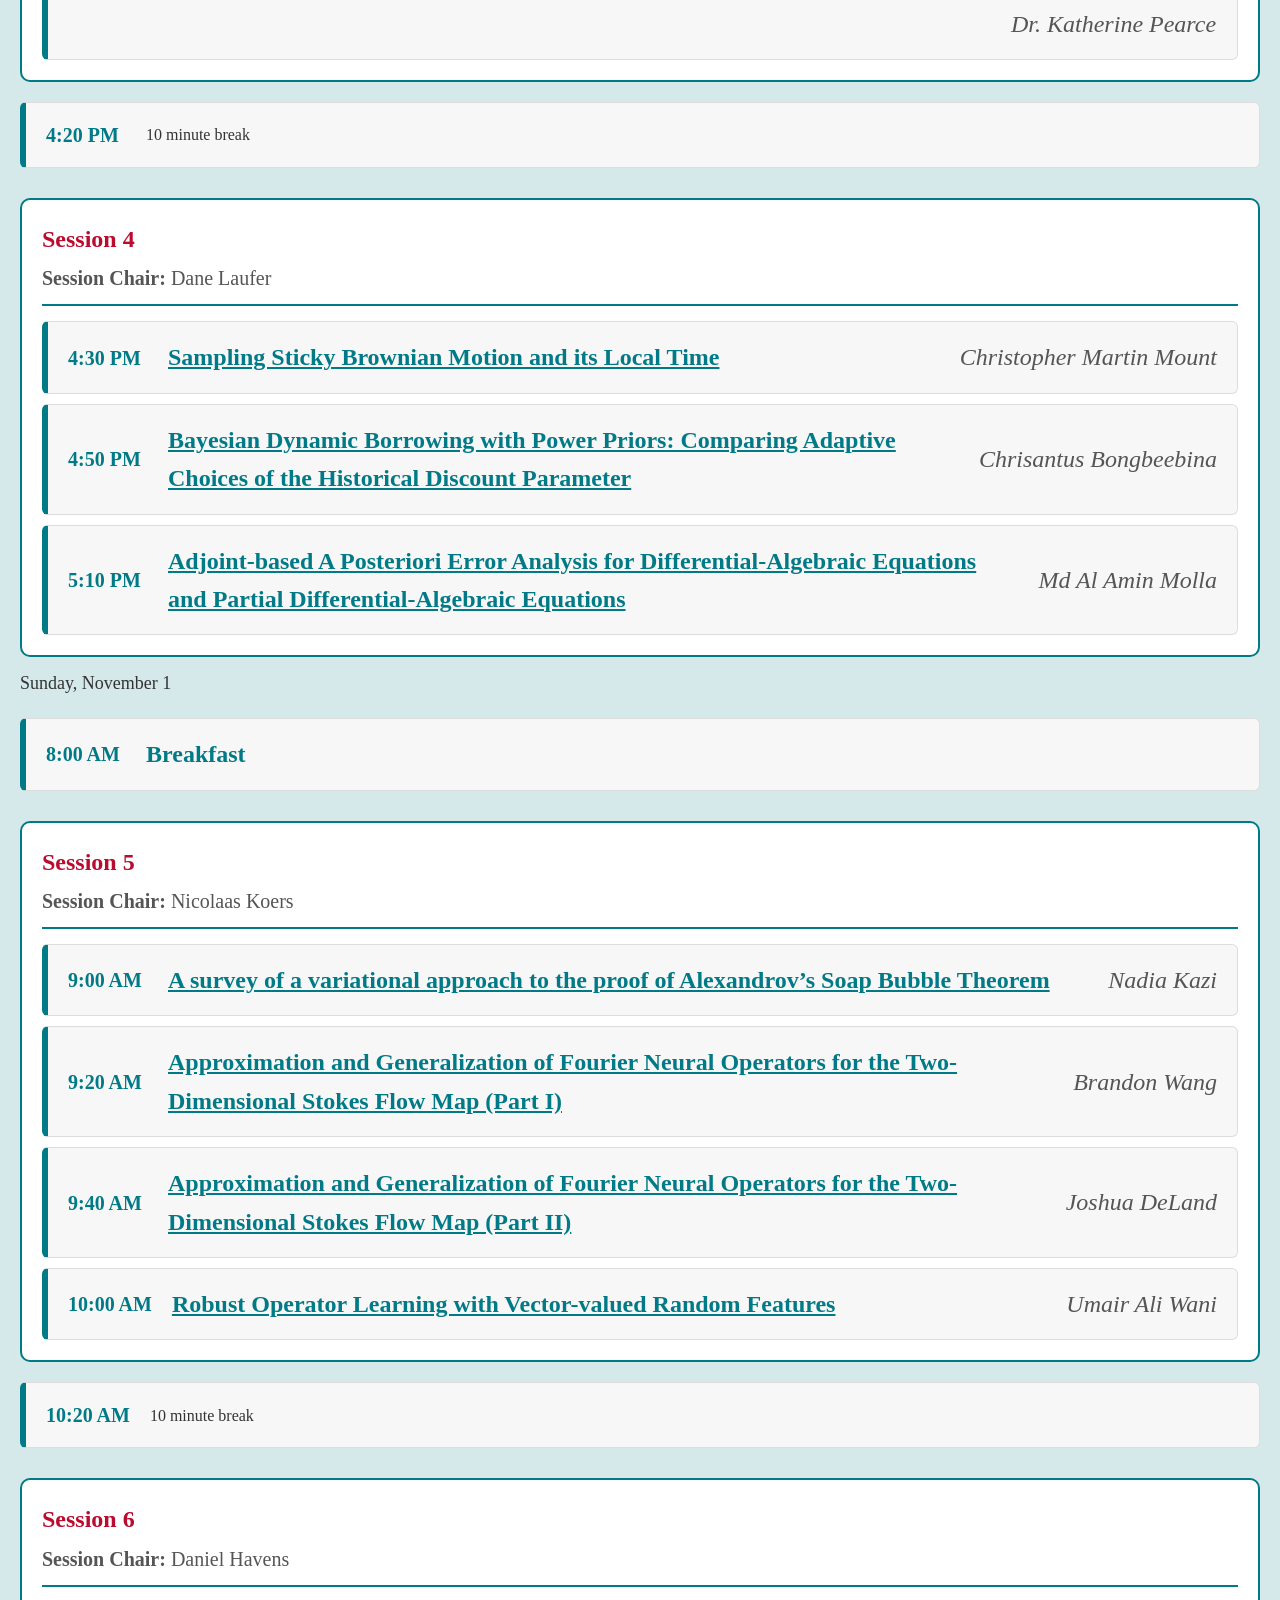
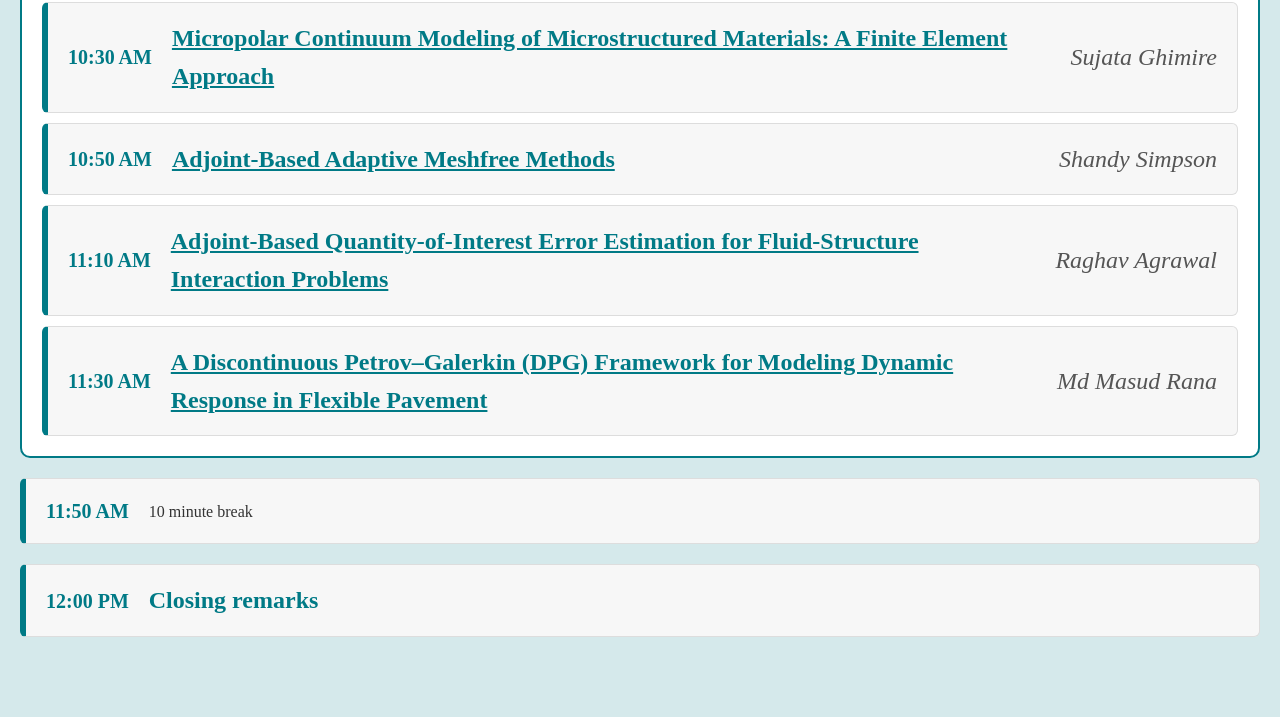
==== commit 5b18f483: "Add files via upload" ====
--- a/schedule.html
+++ b/schedule.html
@@ -226,7 +226,7 @@
         <div class="talkBlockHeader">
             <h2>Session 5</h2>
             <p class="sessionChair">
-                <strong>Session Chair:</strong> TBA
+                <strong>Session Chair:</strong> Nicolaas Koers
             </p>
         </div>
 
